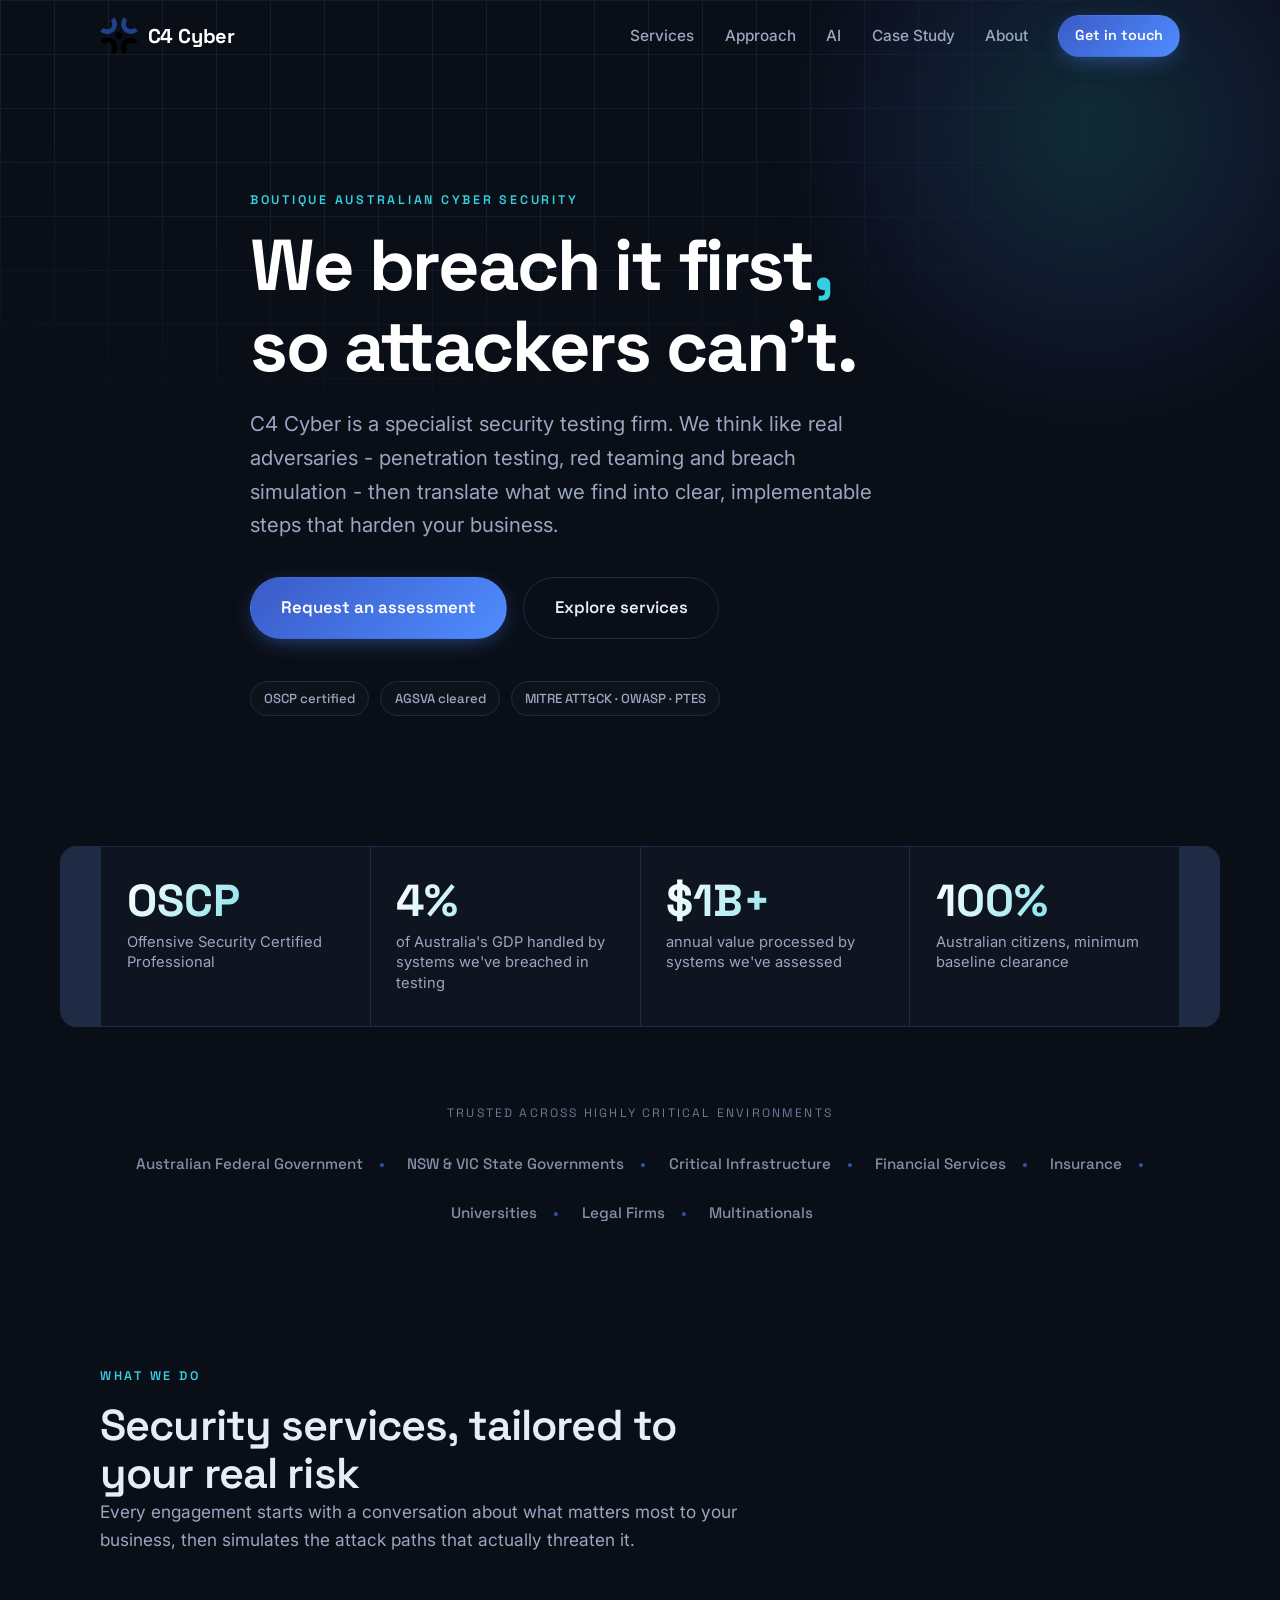
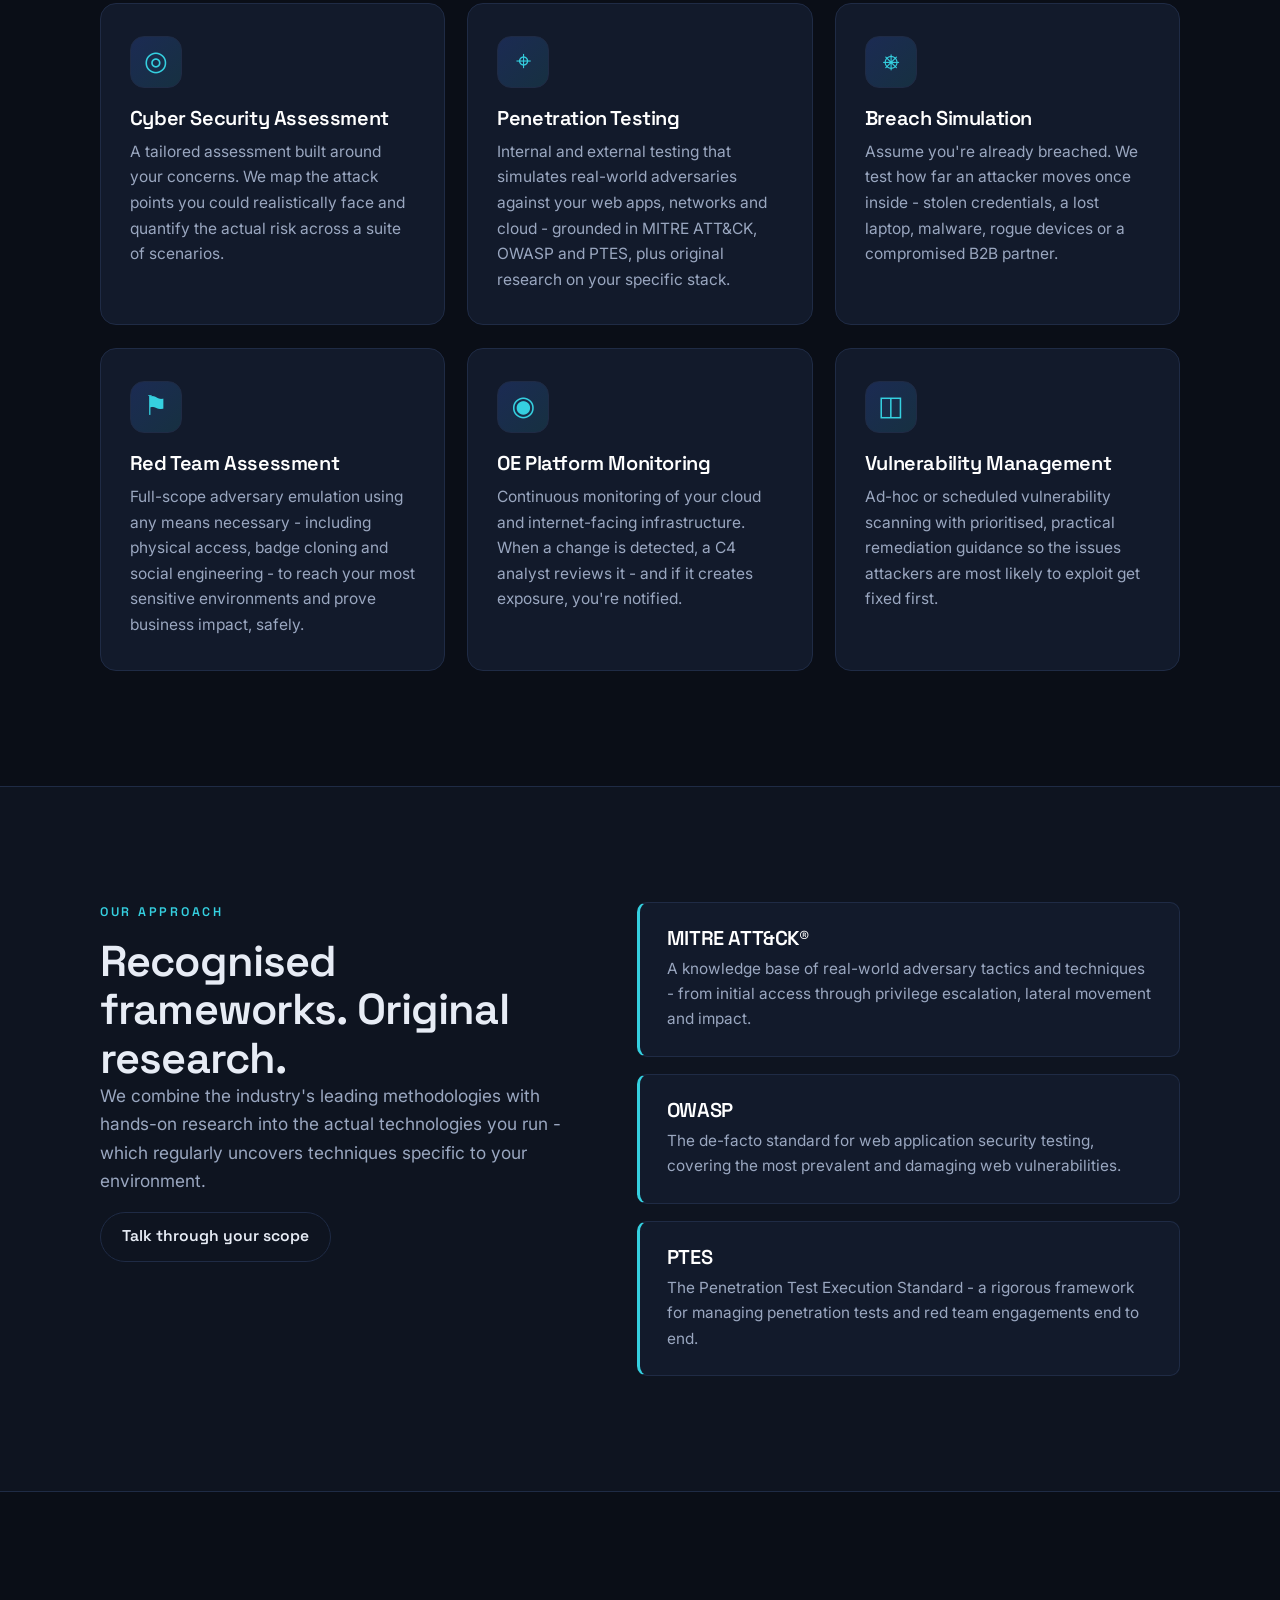
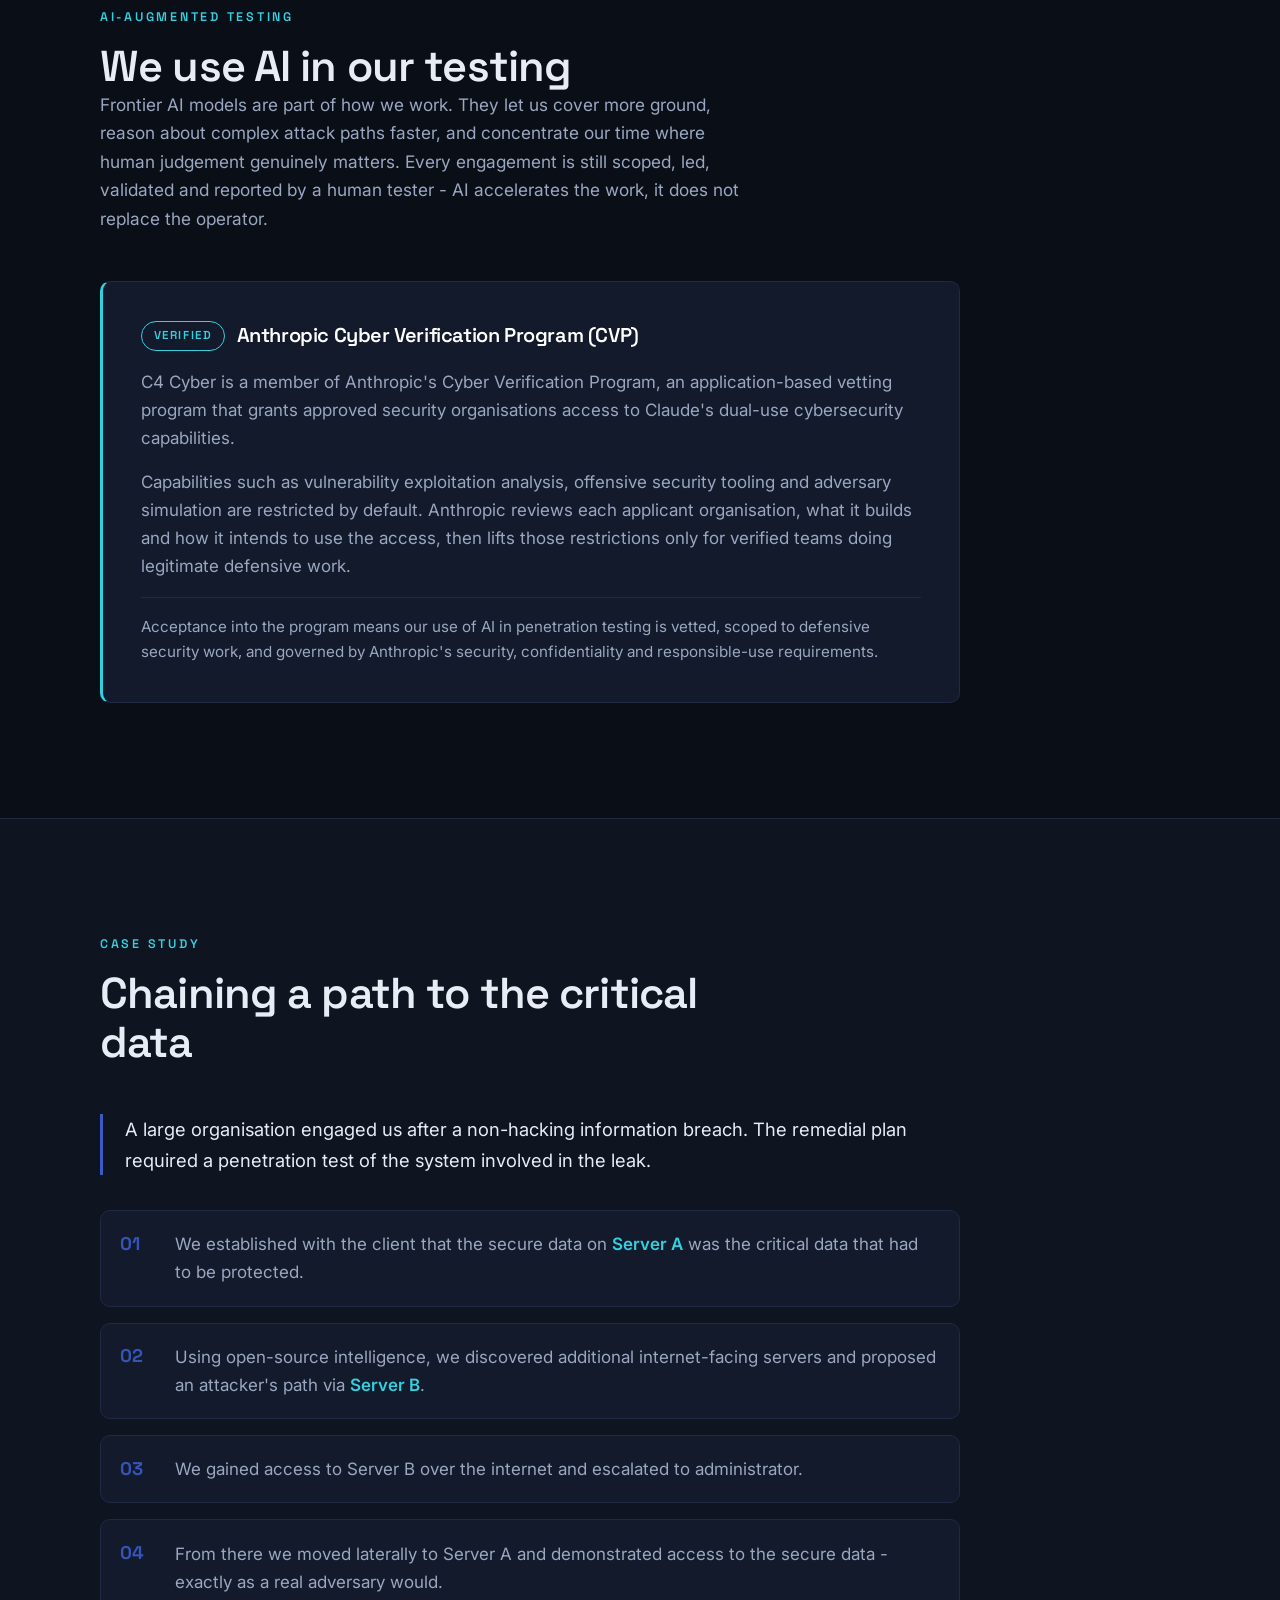
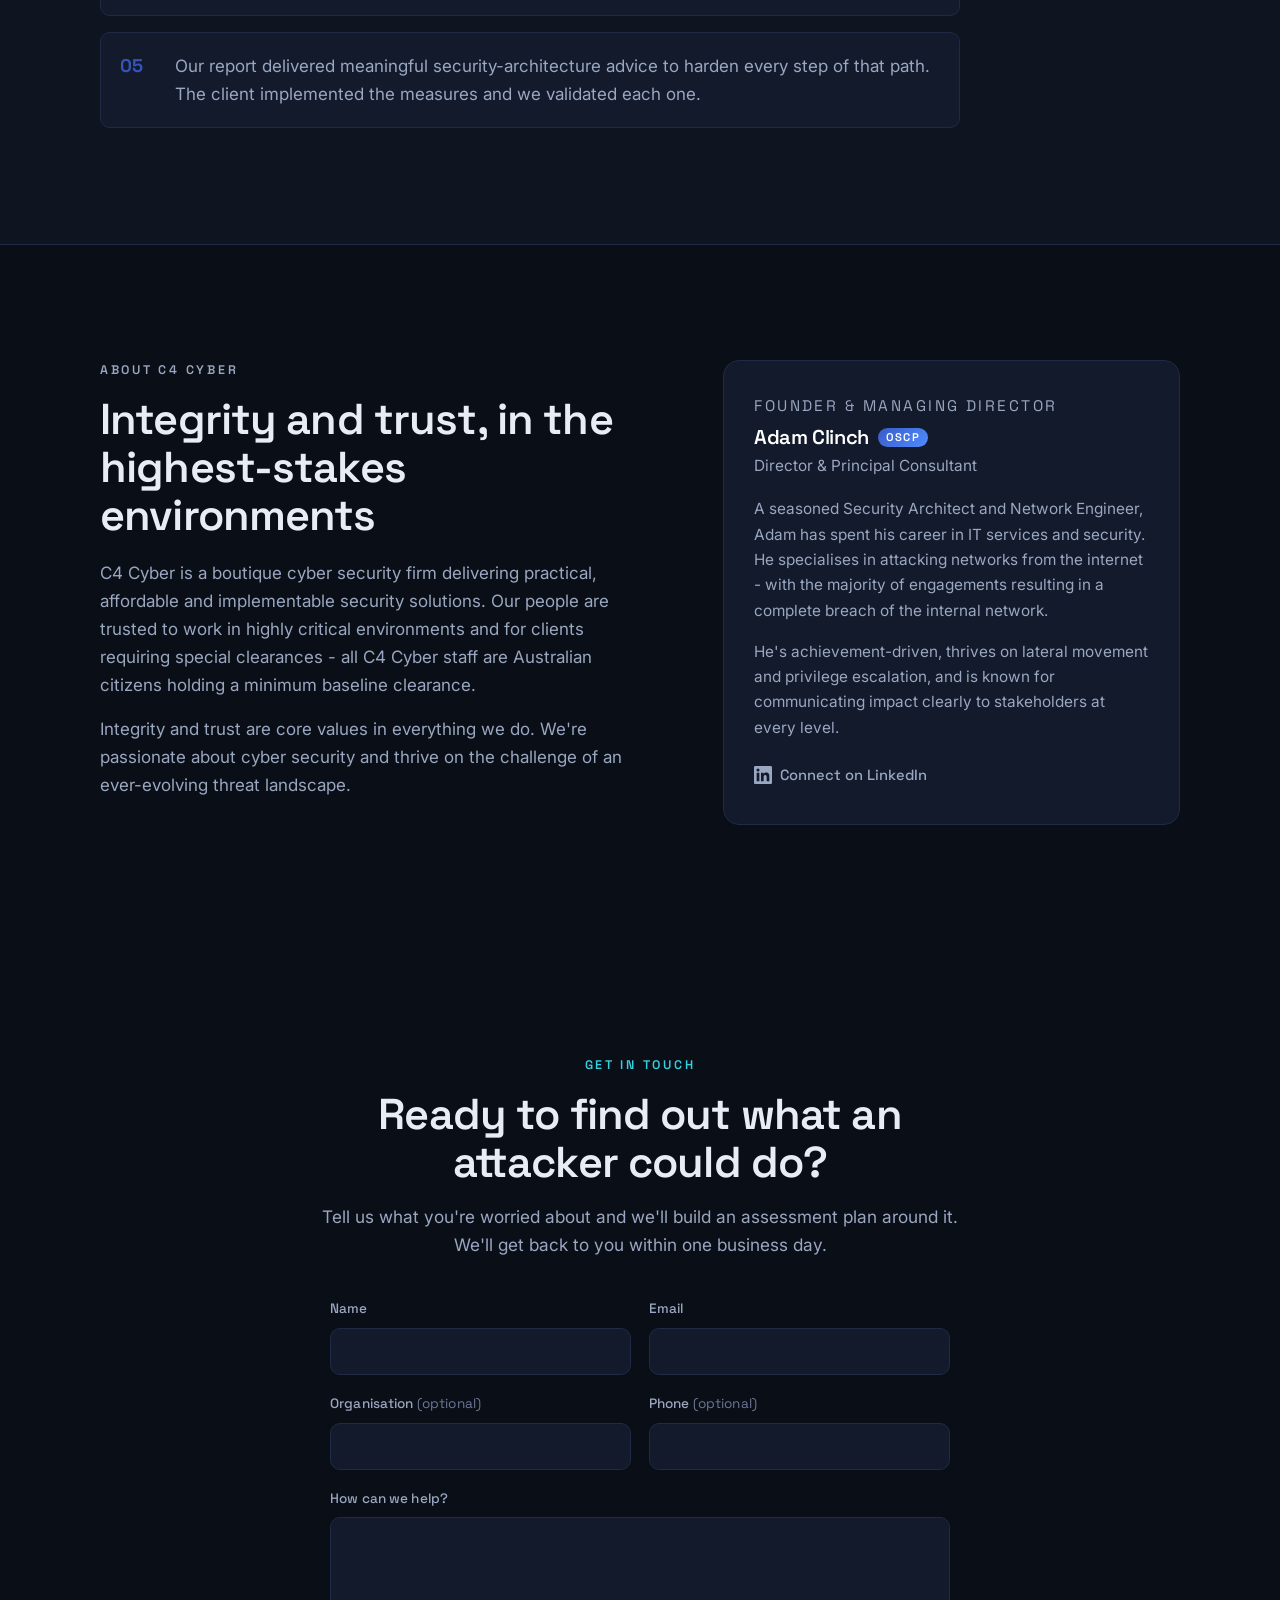
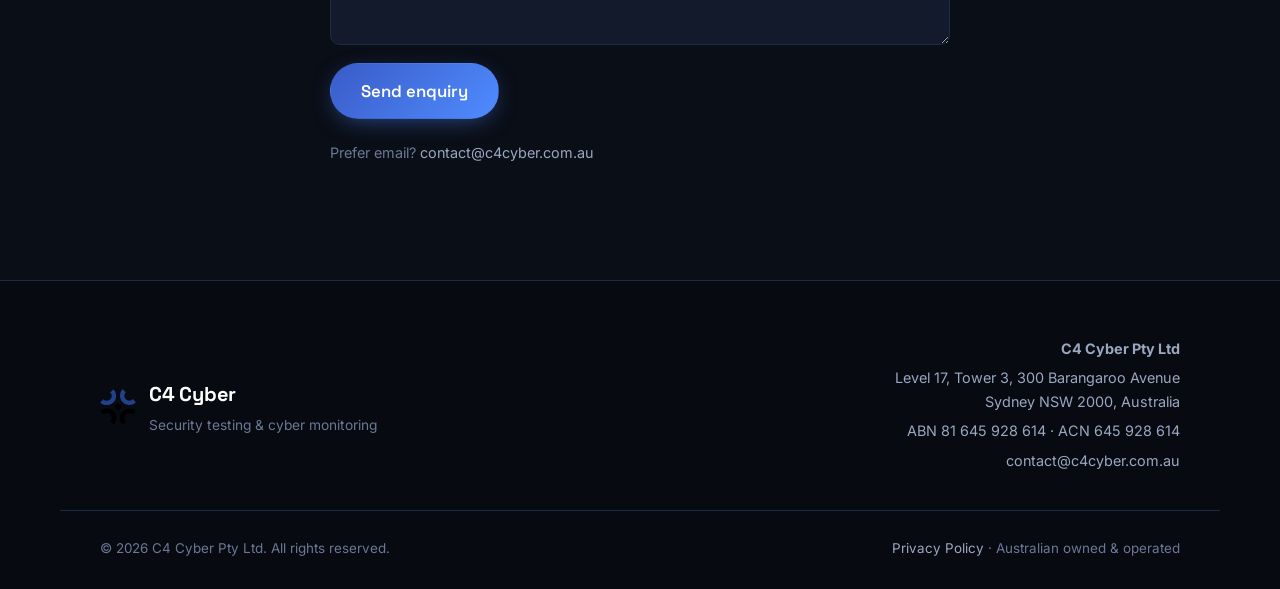
==== index.html @ 8f635d7c "Remove redundant 'malicious use stays prohibited' line from CVP section Co-Authored-By: Claude Opus " ====
<!DOCTYPE html>
<html lang="en">
<head>
  <meta charset="UTF-8" />
  <meta name="viewport" content="width=device-width, initial-scale=1.0" />
  <meta name="referrer" content="strict-origin-when-cross-origin" />
  <!-- Progressive enhancement: mark JS as available so reveal animations only hide content when JS can un-hide it -->
  <script>document.documentElement.className += " js";</script>

  <!-- Google tag (gtag.js) -->
  <script async src="https://www.googletagmanager.com/gtag/js?id=G-1T3VYWV898"></script>
  <script>
    window.dataLayer = window.dataLayer || [];
    function gtag(){dataLayer.push(arguments);}
    gtag('js', new Date());
    gtag('config', 'G-1T3VYWV898');
  </script>
  <title>C4 Cyber | Security Testing &amp; Cyber Monitoring</title>
  <meta name="description" content="C4 Cyber is a boutique Australian cyber security firm specialising in penetration testing, red teaming, breach simulation and continuous cyber monitoring. AGSVA-cleared, OSCP-certified specialists." />
  <meta name="author" content="C4 Cyber Pty Ltd" />
  <link rel="canonical" href="https://c4cyber.com.au/" />

  <!-- Open Graph / social -->
  <meta property="og:type" content="website" />
  <meta property="og:title" content="C4 Cyber | Security Testing &amp; Cyber Monitoring" />
  <meta property="og:description" content="Boutique Australian cyber security. Penetration testing, red teaming, breach simulation and continuous monitoring by AGSVA-cleared specialists." />
  <meta property="og:url" content="https://c4cyber.com.au/" />
  <meta property="og:image" content="https://c4cyber.com.au/assets/img/logo-mark.png" />
  <meta name="twitter:card" content="summary" />

  <link rel="icon" type="image/png" href="assets/img/favicon.png" />
  <link rel="apple-touch-icon" href="assets/img/favicon-180.png" />
  <link rel="preconnect" href="https://fonts.googleapis.com" />
  <link rel="preconnect" href="https://fonts.gstatic.com" crossorigin />
  <link href="https://fonts.googleapis.com/css2?family=Space+Grotesk:wght@400;500;600;700&family=Inter:wght@400;500;600&display=swap" rel="stylesheet" />
  <link rel="stylesheet" href="assets/css/styles.css" />

  <!-- Organisation structured data -->
  <script type="application/ld+json">
  {
    "@context": "https://schema.org",
    "@type": "Organization",
    "name": "C4 Cyber Pty Ltd",
    "alternateName": "C4 Cyber",
    "url": "https://c4cyber.com.au",
    "logo": "https://c4cyber.com.au/assets/img/logo-mark.png",
    "description": "Boutique Australian cyber security firm specialising in penetration testing, red teaming, breach simulation and cyber monitoring.",
    "email": "contact@c4cyber.com.au",
    "address": {
      "@type": "PostalAddress",
      "streetAddress": "Level 17, Tower 3, 300 Barangaroo Avenue",
      "addressLocality": "Sydney",
      "addressRegion": "NSW",
      "postalCode": "2000",
      "addressCountry": "AU"
    },
    "founder": { "@type": "Person", "name": "Adam Clinch" }
  }
  </script>
</head>
<body>
  <a class="skip-link" href="#main">Skip to content</a>

  <!-- ============ NAV ============ -->
  <header class="nav" id="nav">
    <div class="nav__inner container">
      <a class="brand" href="#top" aria-label="C4 Cyber home">
        <img class="brand__mark" src="assets/img/logo-mark.png" alt="" width="40" height="40" />
        <span class="brand__name">C4&nbsp;Cyber</span>
      </a>
      <nav class="nav__links" aria-label="Primary">
        <a href="#services">Services</a>
        <a href="#approach">Approach</a>
        <a href="#ai">AI</a>
        <a href="#case-study">Case&nbsp;Study</a>
        <a href="#about">About</a>
        <a class="btn btn--sm" href="#contact">Get in touch</a>
      </nav>
      <button class="nav__toggle" aria-label="Toggle menu" aria-expanded="false" aria-controls="mobileMenu">
        <span></span><span></span><span></span>
      </button>
    </div>
    <nav class="nav__mobile" id="mobileMenu" aria-label="Mobile">
      <a href="#services">Services</a>
      <a href="#approach">Approach</a>
      <a href="#ai">AI</a>
      <a href="#case-study">Case Study</a>
      <a href="#about">About</a>
      <a href="#contact">Get in touch</a>
    </nav>
  </header>

  <main id="main">
    <span id="top"></span>

    <!-- ============ HERO ============ -->
    <section class="hero">
      <div class="hero__grid" aria-hidden="true"></div>
      <div class="hero__glow" aria-hidden="true"></div>
      <div class="container hero__inner">
        <p class="eyebrow reveal">Boutique Australian Cyber Security</p>
        <h1 class="hero__title reveal">
          We breach it first<span class="accent">,</span><br />so attackers can't.
        </h1>
        <p class="hero__lead reveal">
          C4 Cyber is a specialist security testing firm. We think like real adversaries -
          penetration testing, red teaming and breach simulation - then translate what we
          find into clear, implementable steps that harden your business.
        </p>
        <div class="hero__cta reveal">
          <a class="btn btn--lg" href="#contact">Request an assessment</a>
          <a class="btn btn--ghost btn--lg" href="#services">Explore services</a>
        </div>
        <ul class="hero__badges reveal" aria-label="Credentials">
          <li>OSCP certified</li>
          <li>AGSVA cleared</li>
          <li>MITRE ATT&amp;CK &middot; OWASP &middot; PTES</li>
        </ul>
      </div>
    </section>

    <!-- ============ STATS / TRUST ============ -->
    <section class="stats" aria-label="Track record">
      <div class="container stats__grid">
        <div class="stat reveal"><span class="stat__num">OSCP</span><span class="stat__label">Offensive Security Certified Professional</span></div>
        <div class="stat reveal"><span class="stat__num">4%</span><span class="stat__label">of Australia's GDP handled by systems we've breached in testing</span></div>
        <div class="stat reveal"><span class="stat__num">$1B+</span><span class="stat__label">annual value processed by systems we've assessed</span></div>
        <div class="stat reveal"><span class="stat__num">100%</span><span class="stat__label">Australian citizens, minimum baseline clearance</span></div>
      </div>
    </section>

    <!-- ============ CLIENTS ============ -->
    <section class="clients" aria-label="Sectors we serve">
      <div class="container">
        <p class="clients__label">Trusted across highly critical environments</p>
        <ul class="clients__list">
          <li>Australian Federal Government</li>
          <li>NSW &amp; VIC State Governments</li>
          <li>Critical Infrastructure</li>
          <li>Financial Services</li>
          <li>Insurance</li>
          <li>Universities</li>
          <li>Legal Firms</li>
          <li>Multinationals</li>
        </ul>
      </div>
    </section>

    <!-- ============ SERVICES ============ -->
    <section class="section" id="services">
      <div class="container">
        <header class="section__head reveal">
          <p class="eyebrow">What we do</p>
          <h2>Security services, tailored to your real risk</h2>
          <p class="section__sub">
            Every engagement starts with a conversation about what matters most to your business,
            then simulates the attack paths that actually threaten it.
          </p>
        </header>

        <div class="cards">
          <article class="card reveal">
            <div class="card__icon" aria-hidden="true">&#9678;</div>
            <h3>Cyber Security Assessment</h3>
            <p>A tailored assessment built around your concerns. We map the attack points you could realistically face and quantify the actual risk across a suite of scenarios.</p>
          </article>

          <article class="card reveal">
            <div class="card__icon" aria-hidden="true">&#8982;</div>
            <h3>Penetration Testing</h3>
            <p>Internal and external testing that simulates real-world adversaries against your web apps, networks and cloud - grounded in MITRE ATT&amp;CK, OWASP and PTES, plus original research on your specific stack.</p>
          </article>

          <article class="card reveal">
            <div class="card__icon" aria-hidden="true">&#9096;</div>
            <h3>Breach Simulation</h3>
            <p>Assume you're already breached. We test how far an attacker moves once inside - stolen credentials, a lost laptop, malware, rogue devices or a compromised B2B partner.</p>
          </article>

          <article class="card reveal">
            <div class="card__icon" aria-hidden="true">&#9873;</div>
            <h3>Red Team Assessment</h3>
            <p>Full-scope adversary emulation using any means necessary - including physical access, badge cloning and social engineering - to reach your most sensitive environments and prove business impact, safely.</p>
          </article>

          <article class="card reveal">
            <div class="card__icon" aria-hidden="true">&#9673;</div>
            <h3>OE Platform Monitoring</h3>
            <p>Continuous monitoring of your cloud and internet-facing infrastructure. When a change is detected, a C4 analyst reviews it - and if it creates exposure, you're notified.</p>
          </article>

          <article class="card reveal">
            <div class="card__icon" aria-hidden="true">&#9707;</div>
            <h3>Vulnerability Management</h3>
            <p>Ad-hoc or scheduled vulnerability scanning with prioritised, practical remediation guidance so the issues attackers are most likely to exploit get fixed first.</p>
          </article>
        </div>
      </div>
    </section>

    <!-- ============ APPROACH / METHODOLOGY ============ -->
    <section class="section section--alt" id="approach">
      <div class="container approach">
        <div class="approach__intro reveal">
          <p class="eyebrow">Our approach</p>
          <h2>Recognised frameworks. Original research.</h2>
          <p class="section__sub">
            We combine the industry's leading methodologies with hands-on research into the
            actual technologies you run - which regularly uncovers techniques specific to
            your environment.
          </p>
          <a class="btn btn--ghost" href="#contact">Talk through your scope</a>
        </div>
        <div class="approach__frameworks">
          <div class="framework reveal">
            <h3>MITRE ATT&amp;CK&reg;</h3>
            <p>A knowledge base of real-world adversary tactics and techniques - from initial access through privilege escalation, lateral movement and impact.</p>
          </div>
          <div class="framework reveal">
            <h3>OWASP</h3>
            <p>The de-facto standard for web application security testing, covering the most prevalent and damaging web vulnerabilities.</p>
          </div>
          <div class="framework reveal">
            <h3>PTES</h3>
            <p>The Penetration Test Execution Standard - a rigorous framework for managing penetration tests and red team engagements end to end.</p>
          </div>
        </div>
      </div>
    </section>

    <!-- ============ AI / CVP ============ -->
    <section class="section" id="ai">
      <div class="container">
        <header class="section__head reveal">
          <p class="eyebrow">AI-augmented testing</p>
          <h2>We use AI in our testing</h2>
          <p class="section__sub">
            Frontier AI models are part of how we work. They let us cover more ground, reason
            about complex attack paths faster, and concentrate our time where human judgement
            genuinely matters. Every engagement is still scoped, led, validated and reported by
            a human tester - AI accelerates the work, it does not replace the operator.
          </p>
        </header>

        <div class="cvp reveal">
          <div class="cvp__head">
            <span class="cvp__badge">Verified</span>
            <h3>Anthropic Cyber Verification Program (CVP)</h3>
          </div>
          <p>
            C4 Cyber is a member of Anthropic's Cyber Verification Program, an application-based
            vetting program that grants approved security organisations access to Claude's
            dual-use cybersecurity capabilities.
          </p>
          <p>
            Capabilities such as vulnerability exploitation analysis, offensive security tooling
            and adversary simulation are restricted by default. Anthropic reviews each applicant
            organisation, what it builds and how it intends to use the access, then lifts those
            restrictions only for verified teams doing legitimate defensive work.
          </p>
          <p class="cvp__note">
            Acceptance into the program means our use of AI in penetration testing is vetted,
            scoped to defensive security work, and governed by Anthropic's security,
            confidentiality and responsible-use requirements.
          </p>
        </div>
      </div>
    </section>

    <!-- ============ CASE STUDY ============ -->
    <section class="section section--alt" id="case-study">
      <div class="container">
        <header class="section__head reveal">
          <p class="eyebrow">Case study</p>
          <h2>Chaining a path to the critical data</h2>
        </header>
        <div class="case reveal">
          <p class="case__context">
            A large organisation engaged us after a non-hacking information breach. The remedial
            plan required a penetration test of the system involved in the leak.
          </p>
          <ol class="case__steps">
            <li><span>01</span> We established with the client that the secure data on <em>Server&nbsp;A</em> was the critical data that had to be protected.</li>
            <li><span>02</span> Using open-source intelligence, we discovered additional internet-facing servers and proposed an attacker's path via <em>Server&nbsp;B</em>.</li>
            <li><span>03</span> We gained access to Server&nbsp;B over the internet and escalated to administrator.</li>
            <li><span>04</span> From there we moved laterally to Server&nbsp;A and demonstrated access to the secure data - exactly as a real adversary would.</li>
            <li><span>05</span> Our report delivered meaningful security-architecture advice to harden every step of that path. The client implemented the measures and we validated each one.</li>
          </ol>
        </div>
      </div>
    </section>

    <!-- ============ ABOUT ============ -->
    <section class="section" id="about">
      <div class="container about">
        <div class="about__body reveal">
          <p class="eyebrow">About C4 Cyber</p>
          <h2>Integrity and trust, in the highest-stakes environments</h2>
          <p>
            C4 Cyber is a boutique cyber security firm delivering practical, affordable and
            implementable security solutions. Our people are trusted to work in highly critical
            environments and for clients requiring special clearances - all C4 Cyber staff
            are Australian citizens holding a minimum baseline clearance.
          </p>
          <p>
            Integrity and trust are core values in everything we do. We're passionate about cyber
            security and thrive on the challenge of an ever-evolving threat landscape.
          </p>
        </div>
        <aside class="founder reveal" aria-label="Founder">
          <p class="founder__kicker">Founder &amp; Managing Director</p>
          <h3 class="founder__name">Adam Clinch <span class="founder__cert">OSCP</span></h3>
          <p class="founder__role">Director &amp; Principal Consultant</p>
          <p>
            A seasoned Security Architect and Network Engineer, Adam has spent his career in
            IT services and security. He specialises in attacking networks from the internet -
            with the majority of engagements resulting in a complete breach of the internal
            network.
          </p>
          <p>
            He's achievement-driven, thrives on lateral movement and privilege escalation, and
            is known for communicating impact clearly to stakeholders at every level.
          </p>
          <a class="founder__linkedin" href="https://www.linkedin.com/in/clinch/" target="_blank" rel="noopener noreferrer" aria-label="Adam Clinch on LinkedIn">
            <svg viewBox="0 0 24 24" width="18" height="18" fill="currentColor" aria-hidden="true"><path d="M20.45 20.45h-3.56v-5.57c0-1.33-.02-3.04-1.85-3.04-1.85 0-2.14 1.45-2.14 2.94v5.67H9.35V9h3.41v1.56h.05c.48-.9 1.63-1.85 3.36-1.85 3.59 0 4.25 2.36 4.25 5.44v6.3zM5.34 7.43a2.06 2.06 0 1 1 0-4.12 2.06 2.06 0 0 1 0 4.12zM7.12 20.45H3.56V9h3.56v11.45zM22.22 0H1.77C.79 0 0 .77 0 1.72v20.56C0 23.23.79 24 1.77 24h20.45c.98 0 1.78-.77 1.78-1.72V1.72C24 .77 23.2 0 22.22 0z"/></svg>
            <span>Connect on LinkedIn</span>
          </a>
        </aside>
      </div>
    </section>

    <!-- ============ CONTACT ============ -->
    <section class="section contact" id="contact">
      <div class="container contact__inner reveal">
        <div id="cf-main">
          <p class="eyebrow">Get in touch</p>
          <h2>Ready to find out what an attacker could do?</h2>
          <p class="section__sub">
            Tell us what you're worried about and we'll build an assessment plan around it.
            We'll get back to you within one business day.
          </p>

          <form id="contactForm" class="cform" action="https://api.web3forms.com/submit" method="POST" novalidate>
            <input type="hidden" name="access_key" value="3388dc33-2bbd-406b-bcbe-c189f8c764a8" />
            <input type="hidden" name="subject" value="New enquiry from c4cyber.com.au" />
            <input type="hidden" name="from_name" value="C4 Cyber website" />
            <!-- Web3Forms native honeypot (checkbox; not touched by browser autofill) -->
            <input type="checkbox" name="botcheck" class="cform__hp" tabindex="-1" autocomplete="off" aria-hidden="true" />

            <div class="cform__row">
              <div class="cform__field">
                <label for="cf-name">Name</label>
                <input id="cf-name" name="name" type="text" autocomplete="name" required maxlength="120" />
              </div>
              <div class="cform__field">
                <label for="cf-email">Email</label>
                <input id="cf-email" name="email" type="email" autocomplete="email" required maxlength="160" />
              </div>
            </div>
            <div class="cform__row">
              <div class="cform__field">
                <label for="cf-org">Organisation <span class="cform__opt">(optional)</span></label>
                <input id="cf-org" name="organisation" type="text" autocomplete="organization" maxlength="160" />
              </div>
              <div class="cform__field">
                <label for="cf-phone">Phone <span class="cform__opt">(optional)</span></label>
                <input id="cf-phone" name="phone" type="tel" autocomplete="tel" inputmode="tel" maxlength="40" />
              </div>
            </div>
            <div class="cform__field">
              <label for="cf-msg">How can we help?</label>
              <textarea id="cf-msg" name="message" rows="5" required maxlength="4000"></textarea>
            </div>

            <div class="cform__actions">
              <button type="submit" class="btn btn--lg" id="cf-submit">Send enquiry</button>
              <p class="cform__status" id="cf-status" role="status" aria-live="polite"></p>
            </div>
            <p class="cform__fallback">Prefer email? <a href="mailto:contact@c4cyber.com.au?subject=Security%20assessment%20enquiry">contact@c4cyber.com.au</a></p>
          </form>
        </div>

        <div id="cf-thanks" class="cform__thanks" hidden aria-live="polite">
          <div class="cform__thanks-icon" aria-hidden="true">&#10003;</div>
          <h2>Thanks for contacting us</h2>
          <p>Your message is on its way. We'll be in touch within one business day.</p>
          <p class="cform__thanks-ref">Your reference number is<br /><strong id="cf-ref"></strong></p>
          <p class="cform__thanks-note">Please make a note of this reference and quote it if you follow up.</p>
          <a class="btn btn--ghost" href="#top" id="cf-back">Back to homepage</a>
        </div>
      </div>
    </section>
  </main>

  <!-- ============ FOOTER ============ -->
  <footer class="footer">
    <div class="container footer__inner">
      <div class="footer__brand">
        <img src="assets/img/logo-mark.png" alt="" width="36" height="36" />
        <div>
          <span class="brand__name">C4 Cyber</span>
          <p class="footer__tag">Security testing &amp; cyber monitoring</p>
        </div>
      </div>
      <div class="footer__meta">
        <p><strong>C4 Cyber Pty Ltd</strong></p>
        <p>Level 17, Tower 3, 300 Barangaroo Avenue<br />Sydney NSW 2000, Australia</p>
        <p>ABN 81 645 928 614 &middot; ACN 645 928 614</p>
        <p><a href="mailto:contact@c4cyber.com.au">contact@c4cyber.com.au</a></p>
      </div>
    </div>
    <div class="container footer__bar">
      <p>&copy; <span id="year">2026</span> C4 Cyber Pty Ltd. All rights reserved.</p>
      <p><a href="/privacy.html">Privacy Policy</a> &middot; Australian owned &amp; operated</p>
    </div>
  </footer>

  <script src="assets/js/main.js"></script>
</body>
</html>
---- assets/css/styles.css ----
/* ============================================================
   C4 Cyber - styles.css
   Modern dark / tech aesthetic. Brand: navy + cyan accent.
   ============================================================ */

:root {
  --bg:        #0a0e17;   /* near-black navy */
  --bg-2:      #0e1420;   /* alt section */
  --panel:     #121a2b;   /* card surface */
  --panel-2:   #16203400;
  --border:    #1f2b45;
  --navy:      #2d4a9e;   /* brand blue from logo */
  --navy-2:    #3a5bc7;
  --accent:    #35d0e0;   /* cyan tech accent */
  --accent-2:  #4f8cff;
  --text:      #e7ecf5;
  --muted:     #9aa7c0;
  --muted-2:   #6b7896;
  --white:     #ffffff;
  --radius:    16px;
  --radius-sm: 10px;
  --maxw:      1160px;
  --ease:      cubic-bezier(.16,.84,.44,1);
  --font-head: "Space Grotesk", system-ui, sans-serif;
  --font-body: "Inter", system-ui, -apple-system, "Segoe UI", sans-serif;
}

*,*::before,*::after { box-sizing: border-box; }

html { scroll-behavior: smooth; scroll-padding-top: 88px; }

body {
  margin: 0;
  background: var(--bg);
  color: var(--text);
  font-family: var(--font-body);
  font-size: 17px;
  line-height: 1.65;
  -webkit-font-smoothing: antialiased;
  overflow-x: hidden;
}

@media (prefers-reduced-motion: reduce) {
  html { scroll-behavior: auto; }
  *,*::before,*::after { animation: none !important; transition: none !important; }
}

img { max-width: 100%; display: block; }
a { color: var(--accent); text-decoration: none; }

h1,h2,h3 { font-family: var(--font-head); font-weight: 600; line-height: 1.12; letter-spacing: -.02em; margin: 0; }
h2 { font-size: clamp(1.8rem, 3.4vw, 2.7rem); }
h3 { font-size: 1.25rem; }
p  { margin: 0 0 1rem; }

.container { width: 100%; max-width: var(--maxw); margin: 0 auto; padding: 0 clamp(20px, 5vw, 40px); }

.skip-link {
  position: absolute; left: -999px; top: 0; z-index: 200;
  background: var(--accent); color: #051016; padding: 10px 16px; border-radius: 0 0 8px 0; font-weight: 600;
}
.skip-link:focus { left: 0; }

/* ---------- Buttons ---------- */
.btn {
  display: inline-flex; align-items: center; justify-content: center; gap: .5em;
  font-family: var(--font-head); font-weight: 600; font-size: .98rem;
  padding: .72em 1.35em; border-radius: 999px; cursor: pointer;
  border: 1px solid transparent;
  background: linear-gradient(135deg, var(--navy-2), var(--accent-2));
  color: var(--white);
  transition: transform .25s var(--ease), box-shadow .25s var(--ease), background .25s var(--ease);
  box-shadow: 0 6px 24px -8px rgba(79,140,255,.6);
}
.btn:hover { transform: translateY(-2px); box-shadow: 0 12px 34px -8px rgba(79,140,255,.75); }
.btn--lg { padding: .95em 1.8em; font-size: 1.05rem; }
.btn--sm { padding: .55em 1.1em; font-size: .9rem; }
.btn--ghost {
  background: transparent; border-color: var(--border); color: var(--text);
  box-shadow: none;
}
.btn--ghost:hover { border-color: var(--accent); color: var(--accent); box-shadow: none; }

.eyebrow {
  font-family: var(--font-head); text-transform: uppercase; letter-spacing: .22em;
  font-size: .78rem; font-weight: 600; color: var(--accent); margin: 0 0 .9rem;
}

/* ---------- Nav ---------- */
.nav {
  position: fixed; inset: 0 0 auto 0; z-index: 100;
  transition: background .3s var(--ease), border-color .3s var(--ease), backdrop-filter .3s;
  border-bottom: 1px solid transparent;
}
.nav.scrolled {
  background: rgba(10,14,23,.82);
  backdrop-filter: blur(14px);
  border-bottom-color: var(--border);
}
.nav__inner { display: flex; align-items: center; justify-content: space-between; height: 72px; }
.brand { display: flex; align-items: center; gap: .6rem; }
.brand__mark { width: 38px; height: 38px; }
.brand__name { font-family: var(--font-head); font-weight: 700; font-size: 1.25rem; color: var(--white); letter-spacing: -.01em; }
.nav__links { display: flex; align-items: center; gap: 1.9rem; }
.nav__links > a:not(.btn) { color: var(--muted); font-weight: 500; font-size: .96rem; transition: color .2s; }
.nav__links > a:not(.btn):hover { color: var(--white); }

.nav__toggle { display: none; flex-direction: column; gap: 5px; background: none; border: 0; cursor: pointer; padding: 8px; }
.nav__toggle span { width: 24px; height: 2px; background: var(--text); border-radius: 2px; transition: .3s var(--ease); }
.nav__toggle[aria-expanded="true"] span:nth-child(1) { transform: translateY(7px) rotate(45deg); }
.nav__toggle[aria-expanded="true"] span:nth-child(2) { opacity: 0; }
.nav__toggle[aria-expanded="true"] span:nth-child(3) { transform: translateY(-7px) rotate(-45deg); }

.nav__mobile {
  display: none; flex-direction: column;
  background: rgba(12,17,28,.98); backdrop-filter: blur(14px);
  border-bottom: 1px solid var(--border);
  padding: 8px clamp(20px,5vw,40px) 20px;
}
.nav__mobile a { color: var(--text); padding: 14px 4px; border-bottom: 1px solid var(--border); font-family: var(--font-head); font-weight: 500; }
.nav__mobile a:last-child { border-bottom: 0; color: var(--accent); }
.nav__mobile.open { display: flex; }

/* ---------- Hero ---------- */
.hero { position: relative; padding: 190px 0 120px; overflow: hidden; }
.hero__inner { position: relative; z-index: 2; max-width: 860px; }
.hero__grid {
  position: absolute; inset: 0; z-index: 0; opacity: .5;
  background-image:
    linear-gradient(var(--border) 1px, transparent 1px),
    linear-gradient(90deg, var(--border) 1px, transparent 1px);
  background-size: 54px 54px;
  -webkit-mask-image: radial-gradient(ellipse 80% 70% at 30% 0%, #000 40%, transparent 78%);
          mask-image: radial-gradient(ellipse 80% 70% at 30% 0%, #000 40%, transparent 78%);
}
.hero__glow {
  position: absolute; z-index: 1; top: -180px; right: -120px;
  width: 620px; height: 620px; border-radius: 50%;
  background: radial-gradient(circle, rgba(53,208,224,.16), rgba(45,74,158,.14) 45%, transparent 70%);
  filter: blur(20px);
  animation: float 14s ease-in-out infinite;
}
@keyframes float { 0%,100% { transform: translate(0,0);} 50% { transform: translate(-30px,30px);} }

.hero__title {
  font-size: clamp(2.6rem, 6.2vw, 4.5rem);
  font-weight: 700; letter-spacing: -.03em; margin: 0 0 1.3rem; color: var(--white);
}
.hero__title .accent { color: var(--accent); }
.hero__lead { font-size: clamp(1.05rem, 1.7vw, 1.28rem); color: var(--muted); max-width: 640px; margin-bottom: 2.2rem; }
.hero__cta { display: flex; flex-wrap: wrap; gap: 1rem; margin-bottom: 2.6rem; }
.hero__badges { list-style: none; display: flex; flex-wrap: wrap; gap: .7rem; padding: 0; margin: 0; }
.hero__badges li {
  font-family: var(--font-head); font-size: .82rem; font-weight: 500; color: var(--muted);
  border: 1px solid var(--border); border-radius: 999px; padding: .45em 1em; background: rgba(255,255,255,.02);
}

/* ---------- Stats ---------- */
.stats { padding: 10px 0 30px; }
.stats__grid { display: grid; grid-template-columns: repeat(4,1fr); gap: 1px; background: var(--border); border: 1px solid var(--border); border-radius: var(--radius); overflow: hidden; }
.stat { background: var(--bg-2); padding: 2rem 1.6rem; display: flex; flex-direction: column; gap: .5rem; }
.stat__num { font-family: var(--font-head); font-weight: 700; font-size: clamp(2rem,3.6vw,2.8rem); color: var(--white); line-height: 1; background: linear-gradient(120deg,#fff,var(--accent)); -webkit-background-clip: text; background-clip: text; -webkit-text-fill-color: transparent; }
.stat__label { color: var(--muted); font-size: .92rem; line-height: 1.4; }

/* ---------- Clients ---------- */
.clients { padding: 46px 0 20px; }
.clients__label { text-align: center; color: var(--muted-2); font-family: var(--font-head); text-transform: uppercase; letter-spacing: .18em; font-size: .76rem; margin-bottom: 1.4rem; }
.clients__list { list-style: none; display: flex; flex-wrap: wrap; justify-content: center; gap: .7rem 1rem; padding: 0; margin: 0; }
.clients__list li { color: var(--muted); font-family: var(--font-head); font-weight: 500; font-size: .95rem; padding: .4em .2em; opacity: .85; }
.clients__list li::after { content: "•"; color: var(--navy-2); margin-left: 1rem; }
.clients__list li:last-child::after { content: ""; }

/* ---------- Sections ---------- */
.section { padding: clamp(70px, 9vw, 120px) 0; }
.section--alt { background: var(--bg-2); border-top: 1px solid var(--border); border-bottom: 1px solid var(--border); }
.section__head { max-width: 640px; margin-bottom: 3rem; }
.section__sub { color: var(--muted); font-size: 1.08rem; }

/* ---------- Cards / services ---------- */
.cards { display: grid; grid-template-columns: repeat(3,1fr); gap: 1.4rem; }
.card {
  position: relative; background: var(--panel); border: 1px solid var(--border);
  border-radius: var(--radius); padding: 2rem 1.8rem;
  transition: transform .35s var(--ease), border-color .35s var(--ease), box-shadow .35s var(--ease);
  overflow: hidden;
}
.card::before {
  content: ""; position: absolute; inset: 0; border-radius: inherit; padding: 1px;
  background: linear-gradient(140deg, rgba(53,208,224,.5), transparent 40%);
  -webkit-mask: linear-gradient(#000 0 0) content-box, linear-gradient(#000 0 0);
  -webkit-mask-composite: xor; mask-composite: exclude;
  opacity: 0; transition: opacity .35s var(--ease);
}
.card:hover { transform: translateY(-6px); border-color: transparent; box-shadow: 0 24px 50px -20px rgba(0,0,0,.7); }
.card:hover::before { opacity: 1; }
.card__icon {
  width: 52px; height: 52px; display: grid; place-items: center; margin-bottom: 1.2rem;
  font-size: 1.7rem; color: var(--accent);
  background: linear-gradient(135deg, rgba(45,74,158,.35), rgba(53,208,224,.12));
  border: 1px solid var(--border); border-radius: 14px;
}
.card h3 { color: var(--white); margin-bottom: .6rem; }
.card p { color: var(--muted); font-size: .97rem; margin: 0; }

/* ---------- Approach ---------- */
.approach { display: grid; grid-template-columns: 1fr 1.15fr; gap: clamp(2rem,5vw,4.5rem); align-items: start; }
.approach__intro { position: sticky; top: 100px; }
.approach__frameworks { display: flex; flex-direction: column; gap: 1.1rem; }
.framework { background: var(--panel); border: 1px solid var(--border); border-left: 3px solid var(--accent); border-radius: var(--radius-sm); padding: 1.5rem 1.7rem; transition: transform .3s var(--ease); }
.framework:hover { transform: translateX(6px); }
.framework h3 { color: var(--white); margin-bottom: .4rem; }
.framework p { color: var(--muted); font-size: .96rem; margin: 0; }

/* ---------- AI / CVP ---------- */
.cvp {
  max-width: 860px; background: var(--panel); border: 1px solid var(--border);
  border-left: 3px solid var(--accent); border-radius: var(--radius-sm);
  padding: clamp(1.6rem, 4vw, 2.4rem);
}
.cvp__head { display: flex; align-items: center; flex-wrap: wrap; gap: .75rem; margin-bottom: 1.1rem; }
.cvp__head h3 { color: var(--white); margin: 0; }
.cvp__badge {
  font-family: var(--font-head); font-size: .72rem; font-weight: 600;
  letter-spacing: .14em; text-transform: uppercase; color: var(--accent);
  border: 1px solid var(--accent); border-radius: 999px; padding: .28rem .7rem;
}
.cvp p { color: var(--muted); margin-bottom: 1rem; }
.cvp p:last-child { margin-bottom: 0; }
.cvp__note { border-top: 1px solid var(--border); padding-top: 1rem; font-size: .95rem; }

/* ---------- Case study ---------- */
.case { max-width: 860px; }
.case__context { font-size: 1.15rem; color: var(--text); margin-bottom: 2.2rem; padding-left: 1.4rem; border-left: 3px solid var(--navy-2); }
.case__steps { list-style: none; counter-reset: step; padding: 0; margin: 0; display: grid; gap: 1rem; }
.case__steps li { position: relative; padding: 1.2rem 1.4rem 1.2rem 4.6rem; background: var(--panel); border: 1px solid var(--border); border-radius: var(--radius-sm); color: var(--muted); }
.case__steps li em { color: var(--accent); font-style: normal; font-weight: 600; }
.case__steps li span {
  position: absolute; left: 1.2rem; top: 1.1rem;
  font-family: var(--font-head); font-weight: 700; font-size: 1.15rem;
  color: var(--navy-2); opacity: .9;
}

/* ---------- About / founder ---------- */
.about { display: grid; grid-template-columns: 1.1fr .9fr; gap: clamp(2rem,5vw,4rem); align-items: start; }
.about__body p { color: var(--muted); }
.about__body h2 { margin-bottom: 1.2rem; }
.founder { background: var(--panel); border: 1px solid var(--border); border-radius: var(--radius); padding: 2rem 1.9rem; }
.founder__kicker { font-family: var(--font-head); text-transform: uppercase; letter-spacing: .16em; font-size: .74rem; color: var(--accent); margin: 0 0 .5rem; }
.founder__name { color: var(--white); display: flex; align-items: center; gap: .6rem; flex-wrap: wrap; }
.founder__cert { font-size: .7rem; font-family: var(--font-head); letter-spacing: .1em; background: linear-gradient(135deg,var(--navy-2),var(--accent-2)); color: #fff; padding: .3em .7em; border-radius: 999px; }
.founder__role { color: var(--muted-2); font-size: .95rem; margin: .3rem 0 1.1rem; }
.founder p { color: var(--muted); font-size: .96rem; }
.founder__linkedin {
  display: inline-flex; align-items: center; gap: .5rem; margin-top: .4rem;
  font-family: var(--font-head); font-weight: 500; font-size: .92rem; color: var(--muted);
  transition: color .2s var(--ease);
}
.founder__linkedin:hover { color: var(--accent); }
.founder__linkedin svg { flex: none; }

/* ---------- Contact ---------- */
.contact { text-align: center; position: relative; overflow: hidden; }
.contact__inner { max-width: 720px; margin: 0 auto; position: relative; z-index: 2; }
.contact__inner h2 { margin-bottom: 1rem; }
.contact__actions { display: flex; flex-wrap: wrap; gap: 1rem; justify-content: center; margin-top: 2rem; }

/* ---------- Contact form ---------- */
.cform { max-width: 620px; margin: 2.4rem auto 0; text-align: left; }
.cform__row { display: grid; grid-template-columns: 1fr 1fr; gap: 1.1rem; }
.cform__field { display: flex; flex-direction: column; margin-bottom: 1.1rem; }
.cform__field label { font-family: var(--font-head); font-size: .85rem; font-weight: 500; color: var(--muted); margin-bottom: .45rem; letter-spacing: .01em; }
.cform__opt { color: var(--muted-2); font-weight: 400; }
.cform input,
.cform textarea {
  width: 100%; font-family: var(--font-body); font-size: 1rem; color: var(--text);
  background: var(--panel); border: 1px solid var(--border); border-radius: var(--radius-sm);
  padding: .8em 1em; transition: border-color .2s var(--ease), box-shadow .2s var(--ease); resize: vertical;
}
.cform input::placeholder,
.cform textarea::placeholder { color: var(--muted-2); }
.cform input:focus,
.cform textarea:focus { outline: none; border-color: var(--accent); box-shadow: 0 0 0 3px rgba(53,208,224,.15); }
.cform input:user-invalid,
.cform textarea:user-invalid { border-color: #e0556b; }
/* honeypots - hidden from humans, off-screen (display:none can be detected/skipped by some bots) */
.cform__hp { position: absolute !important; left: -9999px !important; width: 1px; height: 1px; overflow: hidden; opacity: 0; pointer-events: none; }
.cform__actions { display: flex; flex-wrap: wrap; align-items: center; gap: 1rem 1.4rem; margin-top: .4rem; }
.cform button[disabled] { opacity: .6; cursor: not-allowed; transform: none; }
.cform__status { margin: 0; font-size: .95rem; font-weight: 500; }
.cform__status.is-error { color: #ff8095; }
.cform__status.is-ok { color: var(--accent); }
.cform__fallback { margin: 1.4rem 0 0; font-size: .9rem; color: var(--muted-2); }
.cform__fallback a { color: var(--muted); }
.cform__fallback a:hover { color: var(--accent); }
@media (max-width: 560px) { .cform__row { grid-template-columns: 1fr; gap: 0; } }

/* thank-you panel (shown briefly after submit) */
.cform__thanks { max-width: 620px; margin: 0 auto; text-align: center; padding: 1rem 0 .5rem; }
.cform__thanks[hidden] { display: none; }
.cform__thanks-icon {
  width: 76px; height: 76px; margin: 0 auto 1.4rem; display: grid; place-items: center;
  font-size: 2.2rem; color: var(--accent); border-radius: 50%;
  background: linear-gradient(135deg, rgba(45,74,158,.35), rgba(53,208,224,.14));
  border: 1px solid var(--border);
  animation: pop .5s var(--ease) both;
}
@keyframes pop { 0% { transform: scale(.6); opacity: 0; } 60% { transform: scale(1.08); } 100% { transform: scale(1); opacity: 1; } }
.cform__thanks h2 { margin-bottom: .8rem; }
.cform__thanks p { color: var(--muted); }
.cform__thanks-ref {
  display: inline-block; margin: 1.4rem auto 0; padding: .9rem 1.6rem;
  border: 1px solid var(--border); border-radius: var(--radius-sm); background: var(--panel);
  font-size: .9rem; color: var(--muted-2); line-height: 1.7;
}
.cform__thanks-ref strong {
  font-family: var(--font-head); font-size: 1.3rem; letter-spacing: .04em; color: var(--white);
}
.cform__thanks-note { color: var(--muted-2); font-size: .9rem; margin-top: 1.2rem; }

/* ---------- Footer ---------- */
.footer { background: #070a11; border-top: 1px solid var(--border); padding: 56px 0 30px; }
.footer__inner { display: flex; flex-wrap: wrap; justify-content: space-between; gap: 2rem; padding-bottom: 2rem; border-bottom: 1px solid var(--border); }
.footer__brand { display: flex; align-items: center; gap: .8rem; }
.footer__tag { color: var(--muted-2); font-size: .86rem; margin: .2rem 0 0; }
.footer__meta { color: var(--muted); font-size: .9rem; text-align: right; }
.footer__meta p { margin: 0 0 .35rem; }
.footer__meta a { color: var(--muted); }
.footer__meta a:hover { color: var(--accent); }
.footer__bar { display: flex; flex-wrap: wrap; justify-content: space-between; gap: 1rem; padding-top: 1.6rem; color: var(--muted-2); font-size: .84rem; }
.footer__bar p { margin: 0; }
.footer__bar a { color: var(--muted); }
.footer__bar a:hover { color: var(--accent); }

/* ---------- Legal / content pages ---------- */
.legal { padding: 140px 0 90px; }
.legal .container { max-width: 820px; }
.legal h1 { font-size: clamp(2rem, 4vw, 2.8rem); color: var(--white); margin-bottom: .6rem; }
.legal__updated { color: var(--muted-2); font-size: .9rem; margin-bottom: 2.4rem; }
.legal h2 { font-size: 1.3rem; color: var(--white); margin: 2.4rem 0 .7rem; }
.legal p, .legal li { color: var(--muted); }
.legal ul { padding-left: 1.2rem; margin: 0 0 1rem; }
.legal li { margin-bottom: .4rem; }
.legal a { color: var(--accent); }
.legal a:hover { text-decoration: underline; }
.legal__back { display: inline-block; margin-top: 2.4rem; }

/* ---------- Reveal animation ---------- */
/* Only hide content when JS is active (html.js). Without JS everything stays visible. */
.js .reveal { opacity: 0; transform: translateY(24px); transition: opacity .7s var(--ease), transform .7s var(--ease); }
.js .reveal.in { opacity: 1; transform: none; }

/* ---------- Responsive ---------- */
@media (max-width: 940px) {
  .stats__grid { grid-template-columns: repeat(2,1fr); }
  .cards { grid-template-columns: repeat(2,1fr); }
  .approach { grid-template-columns: 1fr; }
  .approach__intro { position: static; }
  .about { grid-template-columns: 1fr; }
}
@media (max-width: 720px) {
  .nav__links { display: none; }
  .nav__toggle { display: flex; }
  .hero { padding: 150px 0 90px; }
  .cards { grid-template-columns: 1fr; }
  .footer__inner { flex-direction: column; }
  .footer__meta { text-align: left; }
}
@media (max-width: 460px) {
  .stats__grid { grid-template-columns: 1fr; }
  body { font-size: 16px; }
}
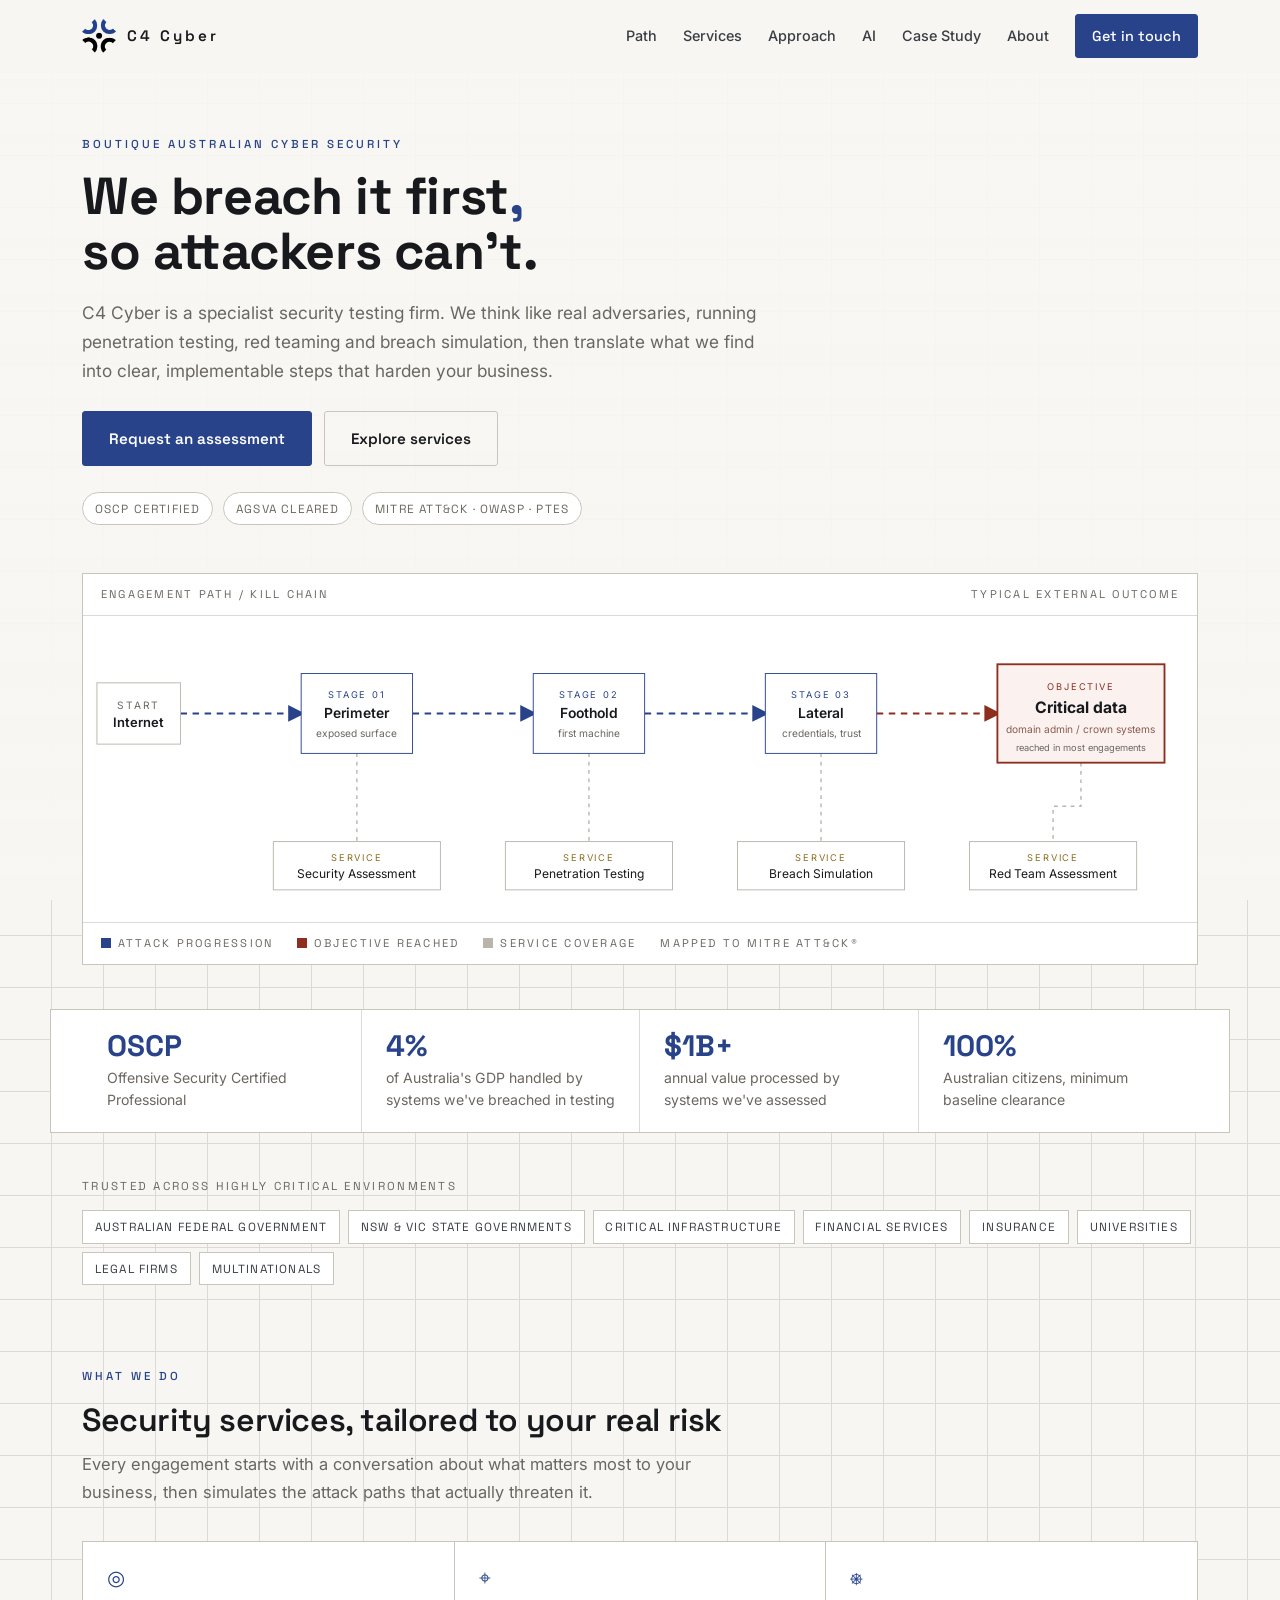
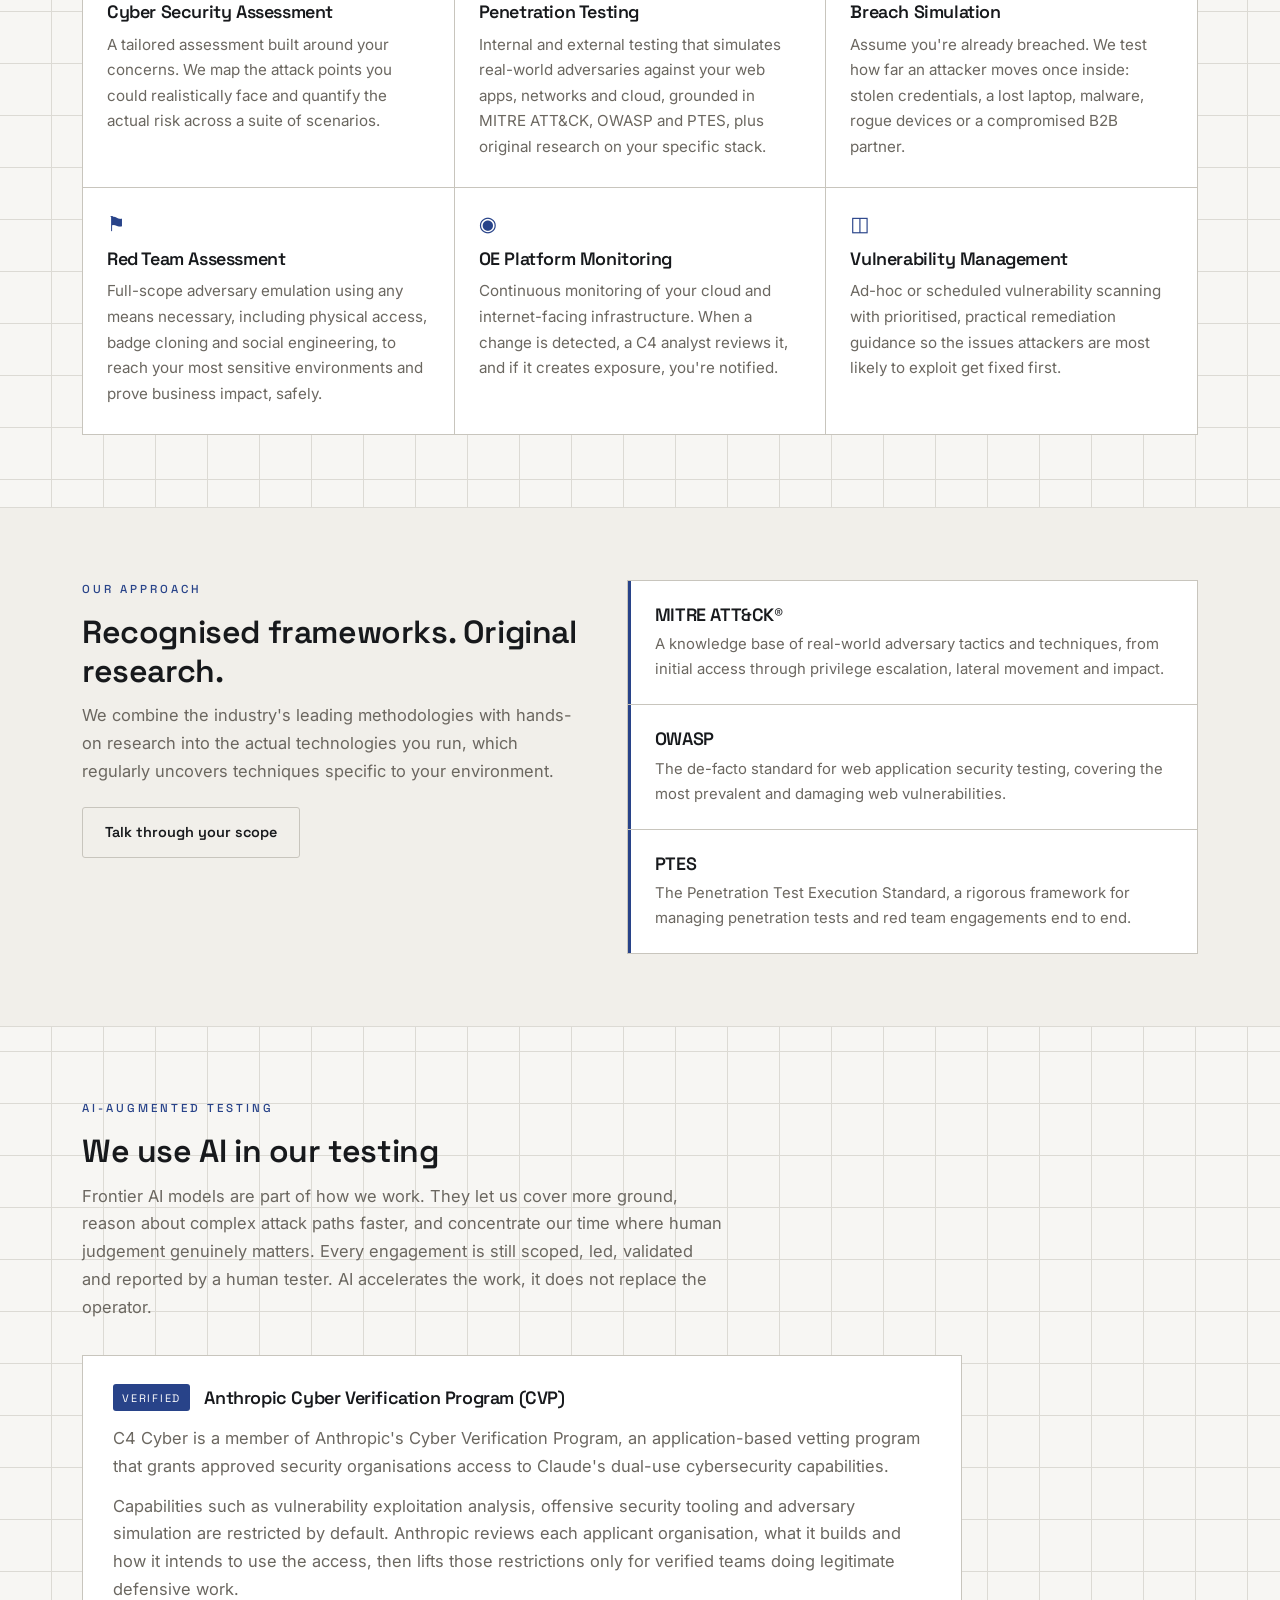
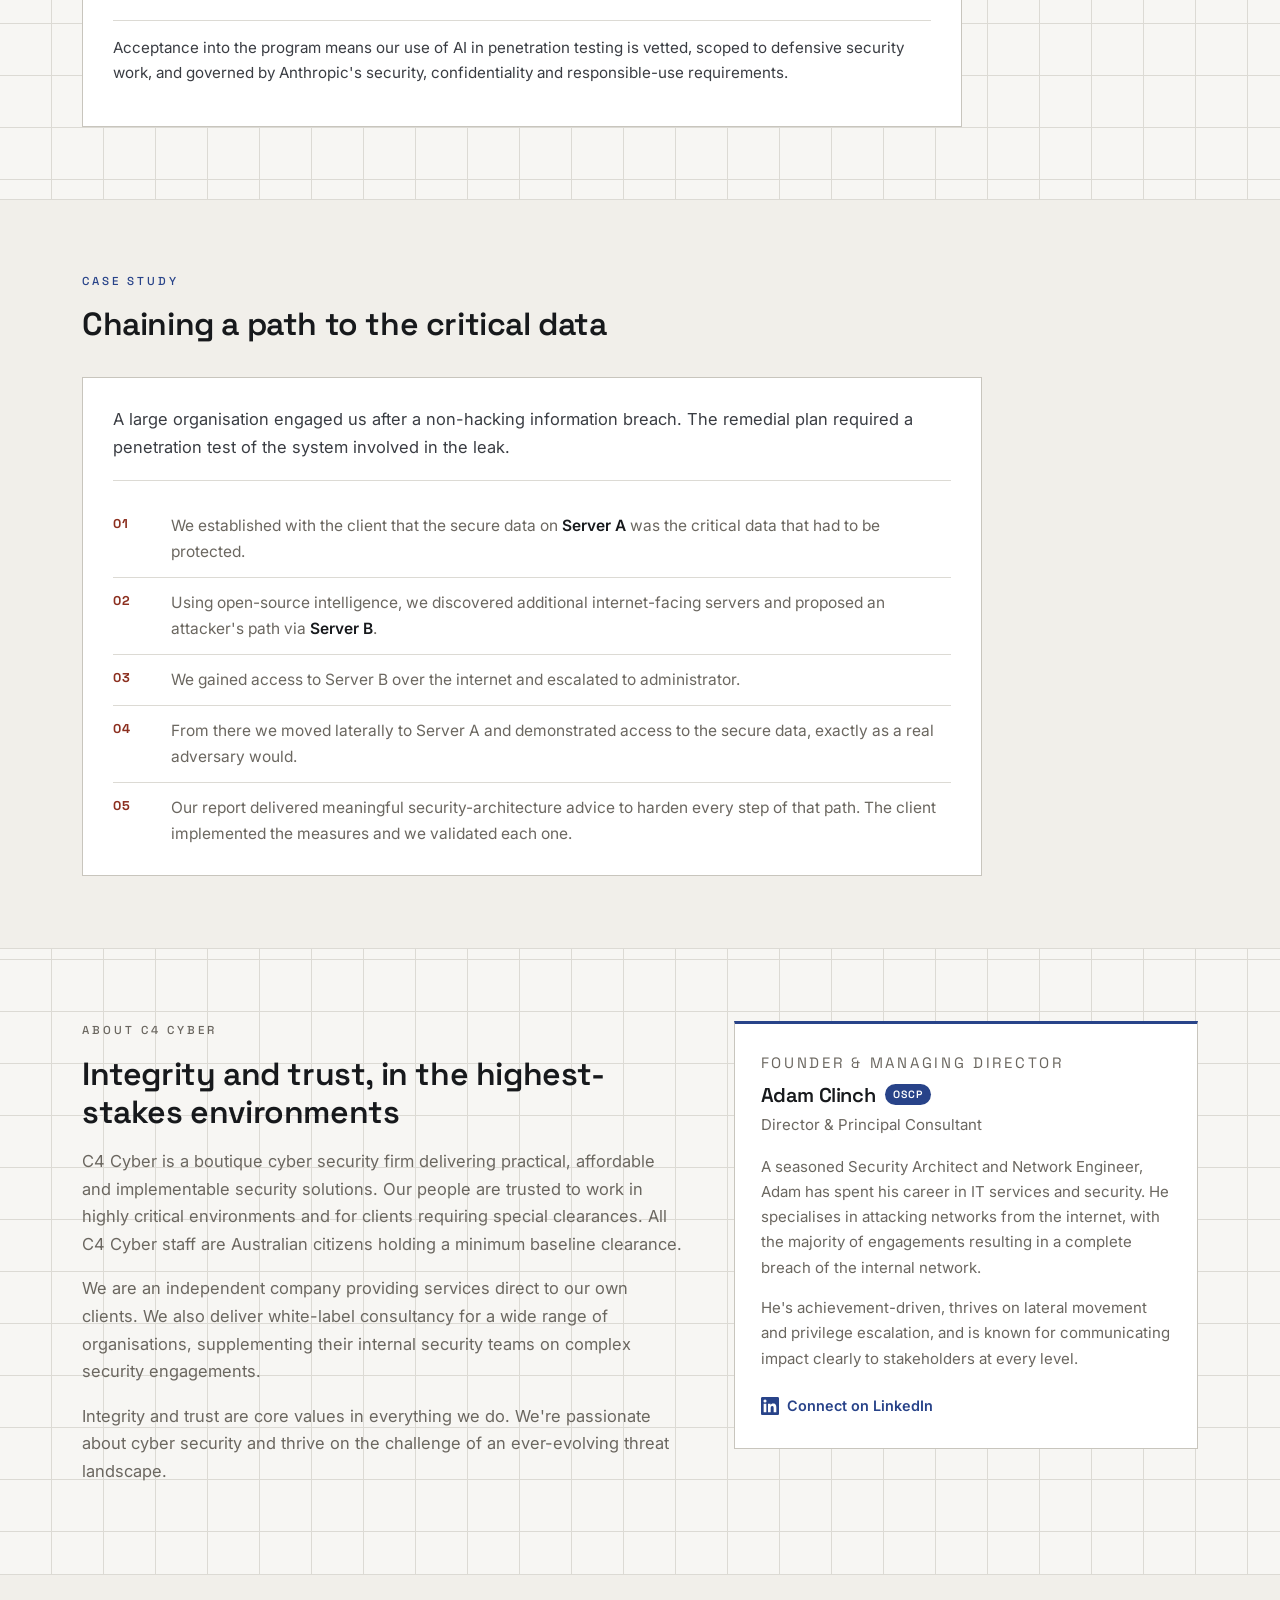
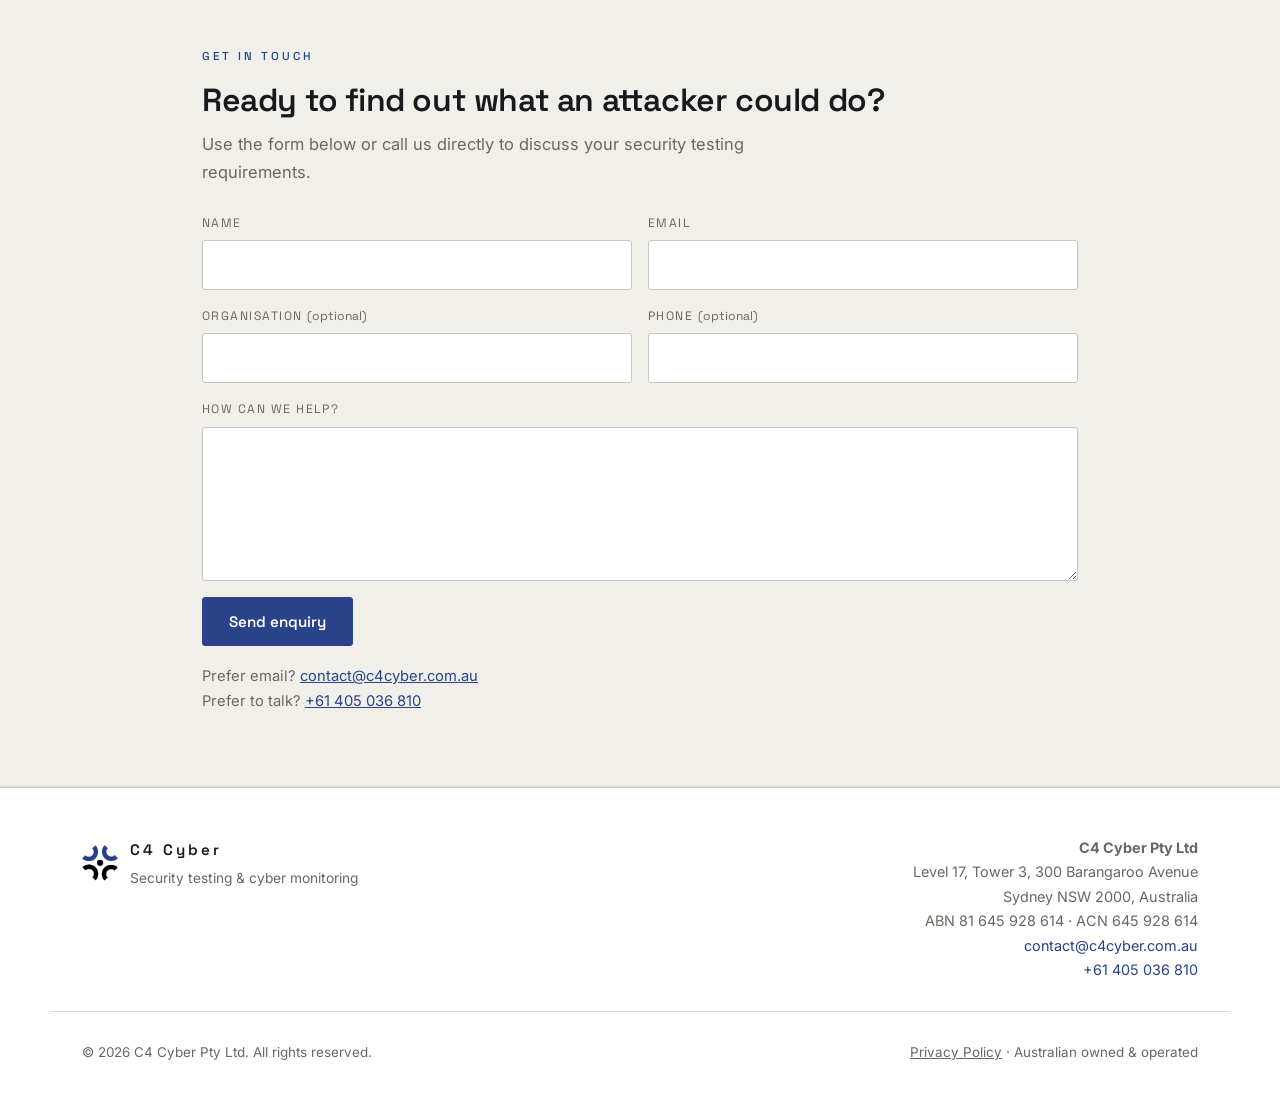
==== commit b6ebf27c: "C4 Cyber website Co-Authored-By: Claude Opus 5 <noreply@anthropic.com>" ====
--- a/index.html
+++ b/index.html
@@ -4,7 +4,6 @@
   <meta charset="UTF-8" />
   <meta name="viewport" content="width=device-width, initial-scale=1.0" />
   <meta name="referrer" content="strict-origin-when-cross-origin" />
-  <!-- Progressive enhancement: mark JS as available so reveal animations only hide content when JS can un-hide it -->
   <script>document.documentElement.className += " js";</script>
 
   <!-- Google tag (gtag.js) -->
@@ -46,6 +45,7 @@
     "logo": "https://c4cyber.com.au/assets/img/logo-mark.png",
     "description": "Boutique Australian cyber security firm specialising in penetration testing, red teaming, breach simulation and cyber monitoring.",
     "email": "contact@c4cyber.com.au",
+    "telephone": "+61405036810",
     "address": {
       "@type": "PostalAddress",
       "streetAddress": "Level 17, Tower 3, 300 Barangaroo Avenue",
@@ -69,6 +69,7 @@
         <span class="brand__name">C4&nbsp;Cyber</span>
       </a>
       <nav class="nav__links" aria-label="Primary">
+        <a href="#path">Path</a>
         <a href="#services">Services</a>
         <a href="#approach">Approach</a>
         <a href="#ai">AI</a>
@@ -81,6 +82,7 @@
       </button>
     </div>
     <nav class="nav__mobile" id="mobileMenu" aria-label="Mobile">
+      <a href="#path">Path</a>
       <a href="#services">Services</a>
       <a href="#approach">Approach</a>
       <a href="#ai">AI</a>
@@ -95,16 +97,14 @@
 
     <!-- ============ HERO ============ -->
     <section class="hero">
-      <div class="hero__grid" aria-hidden="true"></div>
-      <div class="hero__glow" aria-hidden="true"></div>
       <div class="container hero__inner">
         <p class="eyebrow reveal">Boutique Australian Cyber Security</p>
         <h1 class="hero__title reveal">
           We breach it first<span class="accent">,</span><br />so attackers can't.
         </h1>
         <p class="hero__lead reveal">
-          C4 Cyber is a specialist security testing firm. We think like real adversaries -
-          penetration testing, red teaming and breach simulation - then translate what we
+          C4 Cyber is a specialist security testing firm. We think like real adversaries,
+          running penetration testing, red teaming and breach simulation, then translate what we
           find into clear, implementable steps that harden your business.
         </p>
         <div class="hero__cta reveal">
@@ -116,6 +116,84 @@
           <li>AGSVA cleared</li>
           <li>MITRE ATT&amp;CK &middot; OWASP &middot; PTES</li>
         </ul>
+      </div>
+    </section>
+
+    <!-- ============ ENGAGEMENT PATH ============ -->
+    <section class="container" id="path" aria-label="Engagement path">
+      <div class="mapbox reveal">
+        <div class="maphead"><span>Engagement path / kill chain</span><span>Typical external outcome</span></div>
+        <div class="map">
+          <svg viewBox="0 0 1200 330" role="img" aria-label="Attack path from the internet through perimeter, foothold and lateral movement to critical data, with the service covering each stage">
+            <defs>
+              <marker id="ah" markerWidth="9" markerHeight="9" refX="7" refY="4.5" orient="auto"><path d="M0,0 L9,4.5 L0,9 z" fill="#284389"/></marker>
+              <marker id="ahr" markerWidth="9" markerHeight="9" refX="7" refY="4.5" orient="auto"><path d="M0,0 L9,4.5 L0,9 z" fill="#8c2f1f"/></marker>
+            </defs>
+            <path d="M105 105 H235" stroke="#284389" stroke-width="2" stroke-dasharray="7 6" marker-end="url(#ah)"/>
+            <path d="M355 105 H485" stroke="#284389" stroke-width="2" stroke-dasharray="7 6" marker-end="url(#ah)"/>
+            <path d="M605 105 H735" stroke="#284389" stroke-width="2" stroke-dasharray="7 6" marker-end="url(#ah)"/>
+            <path d="M855 105 H985" stroke="#8c2f1f" stroke-width="2" stroke-dasharray="7 6" marker-end="url(#ahr)"/>
+            <path d="M295 148 V243" stroke="#b9b5ad" stroke-width="1.5" fill="none" stroke-dasharray="4 5"/>
+            <path d="M545 148 V243" stroke="#b9b5ad" stroke-width="1.5" fill="none" stroke-dasharray="4 5"/>
+            <path d="M795 148 V243" stroke="#b9b5ad" stroke-width="1.5" fill="none" stroke-dasharray="4 5"/>
+            <path d="M1075 158 V205 H1045 V243" stroke="#b9b5ad" stroke-width="1.5" fill="none" stroke-dasharray="4 5"/>
+
+            <g><rect x="15" y="72" width="90" height="66" fill="#ffffff" stroke="#b9b5ad"/>
+              <text x="60" y="100" fill="#6b6760" font-size="11" letter-spacing="2" text-anchor="middle">START</text>
+              <text x="60" y="120" fill="#17191c" font-size="14" font-weight="600" text-anchor="middle">Internet</text></g>
+
+            <g><rect x="235" y="62" width="120" height="86" fill="#ffffff" stroke="#284389"/>
+              <text x="295" y="88" fill="#284389" font-size="10" letter-spacing="2" text-anchor="middle">STAGE 01</text>
+              <text x="295" y="110" fill="#17191c" font-size="15" font-weight="600" text-anchor="middle">Perimeter</text>
+              <text x="295" y="130" fill="#6b6760" font-size="11" text-anchor="middle">exposed surface</text></g>
+
+            <g><rect x="485" y="62" width="120" height="86" fill="#ffffff" stroke="#284389"/>
+              <text x="545" y="88" fill="#284389" font-size="10" letter-spacing="2" text-anchor="middle">STAGE 02</text>
+              <text x="545" y="110" fill="#17191c" font-size="15" font-weight="600" text-anchor="middle">Foothold</text>
+              <text x="545" y="130" fill="#6b6760" font-size="11" text-anchor="middle">first machine</text></g>
+
+            <g><rect x="735" y="62" width="120" height="86" fill="#ffffff" stroke="#284389"/>
+              <text x="795" y="88" fill="#284389" font-size="10" letter-spacing="2" text-anchor="middle">STAGE 03</text>
+              <text x="795" y="110" fill="#17191c" font-size="15" font-weight="600" text-anchor="middle">Lateral</text>
+              <text x="795" y="130" fill="#6b6760" font-size="11" text-anchor="middle">credentials, trust</text></g>
+
+            <g><rect x="985" y="52" width="180" height="106" fill="#fbf2f0" stroke="#8c2f1f" stroke-width="2"/>
+              <text x="1075" y="80" fill="#8c2f1f" font-size="10" letter-spacing="2" text-anchor="middle">OBJECTIVE</text>
+              <text x="1075" y="104" fill="#17191c" font-size="17" font-weight="700" text-anchor="middle">Critical data</text>
+              <text x="1075" y="126" fill="#8c5a50" font-size="11" text-anchor="middle">domain admin / crown systems</text>
+              <text x="1075" y="145" fill="#6b6760" font-size="10" text-anchor="middle">reached in most engagements</text></g>
+
+            <g text-anchor="middle">
+              <rect x="205" y="243" width="180" height="52" fill="#ffffff" stroke="#b9b5ad"/>
+              <text x="295" y="264" fill="#8a6d1f" font-size="10" letter-spacing="2">SERVICE</text>
+              <text x="295" y="282" fill="#17191c" font-size="13">Security Assessment</text>
+              <rect x="455" y="243" width="180" height="52" fill="#ffffff" stroke="#b9b5ad"/>
+              <text x="545" y="264" fill="#8a6d1f" font-size="10" letter-spacing="2">SERVICE</text>
+              <text x="545" y="282" fill="#17191c" font-size="13">Penetration Testing</text>
+              <rect x="705" y="243" width="180" height="52" fill="#ffffff" stroke="#b9b5ad"/>
+              <text x="795" y="264" fill="#8a6d1f" font-size="10" letter-spacing="2">SERVICE</text>
+              <text x="795" y="282" fill="#17191c" font-size="13">Breach Simulation</text>
+              <rect x="955" y="243" width="180" height="52" fill="#ffffff" stroke="#b9b5ad"/>
+              <text x="1045" y="264" fill="#8a6d1f" font-size="10" letter-spacing="2">SERVICE</text>
+              <text x="1045" y="282" fill="#17191c" font-size="13">Red Team Assessment</text>
+            </g>
+          </svg>
+        </div>
+        <div class="map__list">
+          <ol>
+            <li><span class="st">Start</span><span class="nm">Internet</span></li>
+            <li><span class="st">Stage 01</span><span class="nm">Perimeter</span> <span class="sv">exposed surface &middot; Security Assessment</span></li>
+            <li><span class="st">Stage 02</span><span class="nm">Foothold</span> <span class="sv">first machine &middot; Penetration Testing</span></li>
+            <li><span class="st">Stage 03</span><span class="nm">Lateral</span> <span class="sv">credentials, trust &middot; Breach Simulation</span></li>
+            <li class="obj"><span class="st">Objective</span><span class="nm">Critical data</span> <span class="sv">domain admin and crown systems, reached in most engagements &middot; Red Team Assessment</span></li>
+          </ol>
+        </div>
+        <div class="maplegend">
+          <span><span class="sw" style="background:#284389"></span>Attack progression</span>
+          <span><span class="sw" style="background:#8c2f1f"></span>Objective reached</span>
+          <span><span class="sw" style="background:#b9b5ad"></span>Service coverage</span>
+          <span>Mapped to MITRE ATT&amp;CK&reg;</span>
+        </div>
       </div>
     </section>
 
@@ -168,25 +246,25 @@
           <article class="card reveal">
             <div class="card__icon" aria-hidden="true">&#8982;</div>
             <h3>Penetration Testing</h3>
-            <p>Internal and external testing that simulates real-world adversaries against your web apps, networks and cloud - grounded in MITRE ATT&amp;CK, OWASP and PTES, plus original research on your specific stack.</p>
+            <p>Internal and external testing that simulates real-world adversaries against your web apps, networks and cloud, grounded in MITRE ATT&amp;CK, OWASP and PTES, plus original research on your specific stack.</p>
           </article>
 
           <article class="card reveal">
             <div class="card__icon" aria-hidden="true">&#9096;</div>
             <h3>Breach Simulation</h3>
-            <p>Assume you're already breached. We test how far an attacker moves once inside - stolen credentials, a lost laptop, malware, rogue devices or a compromised B2B partner.</p>
+            <p>Assume you're already breached. We test how far an attacker moves once inside: stolen credentials, a lost laptop, malware, rogue devices or a compromised B2B partner.</p>
           </article>
 
           <article class="card reveal">
             <div class="card__icon" aria-hidden="true">&#9873;</div>
             <h3>Red Team Assessment</h3>
-            <p>Full-scope adversary emulation using any means necessary - including physical access, badge cloning and social engineering - to reach your most sensitive environments and prove business impact, safely.</p>
+            <p>Full-scope adversary emulation using any means necessary, including physical access, badge cloning and social engineering, to reach your most sensitive environments and prove business impact, safely.</p>
           </article>
 
           <article class="card reveal">
             <div class="card__icon" aria-hidden="true">&#9673;</div>
             <h3>OE Platform Monitoring</h3>
-            <p>Continuous monitoring of your cloud and internet-facing infrastructure. When a change is detected, a C4 analyst reviews it - and if it creates exposure, you're notified.</p>
+            <p>Continuous monitoring of your cloud and internet-facing infrastructure. When a change is detected, a C4 analyst reviews it, and if it creates exposure, you're notified.</p>
           </article>
 
           <article class="card reveal">
@@ -206,7 +284,7 @@
           <h2>Recognised frameworks. Original research.</h2>
           <p class="section__sub">
             We combine the industry's leading methodologies with hands-on research into the
-            actual technologies you run - which regularly uncovers techniques specific to
+            actual technologies you run, which regularly uncovers techniques specific to
             your environment.
           </p>
           <a class="btn btn--ghost" href="#contact">Talk through your scope</a>
@@ -214,7 +292,7 @@
         <div class="approach__frameworks">
           <div class="framework reveal">
             <h3>MITRE ATT&amp;CK&reg;</h3>
-            <p>A knowledge base of real-world adversary tactics and techniques - from initial access through privilege escalation, lateral movement and impact.</p>
+            <p>A knowledge base of real-world adversary tactics and techniques, from initial access through privilege escalation, lateral movement and impact.</p>
           </div>
           <div class="framework reveal">
             <h3>OWASP</h3>
@@ -222,7 +300,7 @@
           </div>
           <div class="framework reveal">
             <h3>PTES</h3>
-            <p>The Penetration Test Execution Standard - a rigorous framework for managing penetration tests and red team engagements end to end.</p>
+            <p>The Penetration Test Execution Standard, a rigorous framework for managing penetration tests and red team engagements end to end.</p>
           </div>
         </div>
       </div>
@@ -238,7 +316,7 @@
             Frontier AI models are part of how we work. They let us cover more ground, reason
             about complex attack paths faster, and concentrate our time where human judgement
             genuinely matters. Every engagement is still scoped, led, validated and reported by
-            a human tester - AI accelerates the work, it does not replace the operator.
+            a human tester. AI accelerates the work, it does not replace the operator.
           </p>
         </header>
 
@@ -283,7 +361,7 @@
             <li><span>01</span> We established with the client that the secure data on <em>Server&nbsp;A</em> was the critical data that had to be protected.</li>
             <li><span>02</span> Using open-source intelligence, we discovered additional internet-facing servers and proposed an attacker's path via <em>Server&nbsp;B</em>.</li>
             <li><span>03</span> We gained access to Server&nbsp;B over the internet and escalated to administrator.</li>
-            <li><span>04</span> From there we moved laterally to Server&nbsp;A and demonstrated access to the secure data - exactly as a real adversary would.</li>
+            <li><span>04</span> From there we moved laterally to Server&nbsp;A and demonstrated access to the secure data, exactly as a real adversary would.</li>
             <li><span>05</span> Our report delivered meaningful security-architecture advice to harden every step of that path. The client implemented the measures and we validated each one.</li>
           </ol>
         </div>
@@ -299,8 +377,13 @@
           <p>
             C4 Cyber is a boutique cyber security firm delivering practical, affordable and
             implementable security solutions. Our people are trusted to work in highly critical
-            environments and for clients requiring special clearances - all C4 Cyber staff
+            environments and for clients requiring special clearances. All C4 Cyber staff
             are Australian citizens holding a minimum baseline clearance.
+          </p>
+          <p>
+            We are an independent company providing services direct to our own clients. We also
+            deliver white-label consultancy for a wide range of organisations, supplementing
+            their internal security teams on complex security engagements.
           </p>
           <p>
             Integrity and trust are core values in everything we do. We're passionate about cyber
@@ -313,7 +396,7 @@
           <p class="founder__role">Director &amp; Principal Consultant</p>
           <p>
             A seasoned Security Architect and Network Engineer, Adam has spent his career in
-            IT services and security. He specialises in attacking networks from the internet -
+            IT services and security. He specialises in attacking networks from the internet,
             with the majority of engagements resulting in a complete breach of the internal
             network.
           </p>
@@ -330,14 +413,13 @@
     </section>
 
     <!-- ============ CONTACT ============ -->
-    <section class="section contact" id="contact">
+    <section class="section section--alt contact" id="contact">
       <div class="container contact__inner reveal">
         <div id="cf-main">
           <p class="eyebrow">Get in touch</p>
           <h2>Ready to find out what an attacker could do?</h2>
           <p class="section__sub">
-            Tell us what you're worried about and we'll build an assessment plan around it.
-            We'll get back to you within one business day.
+            Use the form below or call us directly to discuss your security testing requirements.
           </p>
 
           <form id="contactForm" class="cform" action="https://api.web3forms.com/submit" method="POST" novalidate>
@@ -376,14 +458,15 @@
               <button type="submit" class="btn btn--lg" id="cf-submit">Send enquiry</button>
               <p class="cform__status" id="cf-status" role="status" aria-live="polite"></p>
             </div>
-            <p class="cform__fallback">Prefer email? <a href="mailto:contact@c4cyber.com.au?subject=Security%20assessment%20enquiry">contact@c4cyber.com.au</a></p>
+            <p class="cform__fallback">Prefer email? <a href="mailto:contact@c4cyber.com.au?subject=Security%20assessment%20enquiry">contact@c4cyber.com.au</a>
+              <br />Prefer to talk? <a href="tel:+61405036810">+61 405 036 810</a></p>
           </form>
         </div>
 
         <div id="cf-thanks" class="cform__thanks" hidden aria-live="polite">
           <div class="cform__thanks-icon" aria-hidden="true">&#10003;</div>
           <h2>Thanks for contacting us</h2>
-          <p>Your message is on its way. We'll be in touch within one business day.</p>
+          <p>Your message is on its way and we'll be in touch shortly.</p>
           <p class="cform__thanks-ref">Your reference number is<br /><strong id="cf-ref"></strong></p>
           <p class="cform__thanks-note">Please make a note of this reference and quote it if you follow up.</p>
           <a class="btn btn--ghost" href="#top" id="cf-back">Back to homepage</a>
@@ -407,6 +490,7 @@
         <p>Level 17, Tower 3, 300 Barangaroo Avenue<br />Sydney NSW 2000, Australia</p>
         <p>ABN 81 645 928 614 &middot; ACN 645 928 614</p>
         <p><a href="mailto:contact@c4cyber.com.au">contact@c4cyber.com.au</a></p>
+        <p><a href="tel:+61405036810">+61 405 036 810</a></p>
       </div>
     </div>
     <div class="container footer__bar">
--- a/assets/css/styles.css
+++ b/assets/css/styles.css
@@ -1,371 +1,301 @@
 /* ============================================================
    C4 Cyber - styles.css
-   Modern dark / tech aesthetic. Brand: navy + cyan accent.
+   Paper and ink. Engagement-path layout. Brand navy + oxblood.
    ============================================================ */
 
 :root {
-  --bg:        #0a0e17;   /* near-black navy */
-  --bg-2:      #0e1420;   /* alt section */
-  --panel:     #121a2b;   /* card surface */
-  --panel-2:   #16203400;
-  --border:    #1f2b45;
-  --navy:      #2d4a9e;   /* brand blue from logo */
-  --navy-2:    #3a5bc7;
-  --accent:    #35d0e0;   /* cyan tech accent */
-  --accent-2:  #4f8cff;
-  --text:      #e7ecf5;
-  --muted:     #9aa7c0;
-  --muted-2:   #6b7896;
-  --white:     #ffffff;
-  --radius:    16px;
-  --radius-sm: 10px;
-  --maxw:      1160px;
+  --paper:     #f7f6f3;   /* page ground */
+  --card:      #ffffff;   /* panel surface */
+  --alt:       #f1efea;   /* alternating band */
+  --rule:      #dcdad4;   /* hairlines */
+  --rule-2:    #c8c5bd;
+  --ink:       #17191c;   /* primary text */
+  --ink-2:     #3a3d43;
+  --dim:       #6b6760;   /* secondary text */
+  --navy:      #284389;   /* brand accent, from the logo */
+  --navy-d:    #1d3167;
+  --navy-w:    #eef1f8;   /* navy wash */
+  --obj:       #8c2f1f;   /* objective / adversary */
+  --obj-w:     #fbf2f0;
+  --gold:      #8a6d1f;   /* tertiary labels */
+  --radius:    3px;
+  --maxw:      1180px;
   --ease:      cubic-bezier(.16,.84,.44,1);
   --font-head: "Space Grotesk", system-ui, sans-serif;
   --font-body: "Inter", system-ui, -apple-system, "Segoe UI", sans-serif;
 }
 
 *,*::before,*::after { box-sizing: border-box; }
-
-html { scroll-behavior: smooth; scroll-padding-top: 88px; }
+html { scroll-behavior: smooth; scroll-padding-top: 84px; }
 
 body {
   margin: 0;
-  background: var(--bg);
-  color: var(--text);
+  background: var(--paper);
+  color: var(--ink);
   font-family: var(--font-body);
-  font-size: 17px;
-  line-height: 1.65;
+  font-size: 16.5px;
+  line-height: 1.68;
   -webkit-font-smoothing: antialiased;
   overflow-x: hidden;
-}
-
+  background-image:
+    linear-gradient(var(--rule) 1px, transparent 1px),
+    linear-gradient(90deg, var(--rule) 1px, transparent 1px);
+  background-size: 52px 52px;
+  background-position: -1px -1px;
+}
+body::before {
+  content: ""; position: fixed; inset: 0; pointer-events: none; z-index: 0;
+  background: linear-gradient(180deg, rgba(247,246,243,.90), rgba(247,246,243,.97));
+}
+body > * { position: relative; z-index: 1; }
+
+img { max-width: 100%; height: auto; }
+a { color: var(--navy); }
+.container { max-width: var(--maxw); margin: 0 auto; padding: 0 32px; }
+
+.skip-link {
+  position: absolute; left: -9999px; top: 0; z-index: 100;
+  background: var(--navy); color: #fff; padding: 10px 16px; font-weight: 600;
+}
+.skip-link:focus { left: 0; }
+
+/* ---------- Type ---------- */
+h1,h2,h3 { font-family: var(--font-head); letter-spacing: -.4px; margin: 0; }
+h1 { font-size: clamp(2.1rem, 4.6vw, 3.25rem); line-height: 1.07; font-weight: 700; }
+h2 { font-size: clamp(1.5rem, 2.6vw, 2rem); line-height: 1.2; font-weight: 600; }
+h3 { font-size: 1.12rem; font-weight: 600; line-height: 1.3; }
+.eyebrow {
+  font-family: var(--font-head); font-size: .72rem; font-weight: 500;
+  letter-spacing: .26em; text-transform: uppercase; color: var(--navy); margin: 0 0 14px;
+}
+.section__sub { color: var(--dim); max-width: 64ch; margin: 12px 0 0; }
+
+/* ---------- Buttons ---------- */
+.btn {
+  display: inline-flex; align-items: center; justify-content: center;
+  font-family: var(--font-head); font-weight: 600; font-size: .9rem;
+  padding: 12px 22px; border-radius: var(--radius); text-decoration: none;
+  background: var(--navy); color: #fff; border: 1px solid var(--navy);
+  transition: background .2s var(--ease), border-color .2s var(--ease);
+}
+.btn:hover { background: var(--navy-d); border-color: var(--navy-d); }
+.btn--ghost { background: transparent; color: var(--ink); border-color: var(--rule-2); }
+.btn--ghost:hover { background: #fff; border-color: var(--ink); }
+.btn--lg { padding: 14px 26px; font-size: .95rem; }
+.btn--sm { padding: 9px 16px; font-size: .82rem; }
+
+/* ---------- Nav ---------- */
+.nav {
+  position: sticky; top: 0; z-index: 50;
+  background: rgba(247,246,243,.86); backdrop-filter: blur(10px);
+  border-bottom: 1px solid transparent; transition: border-color .3s var(--ease), background .3s var(--ease);
+}
+.nav.scrolled { border-bottom-color: var(--rule); background: rgba(247,246,243,.95); }
+.nav__inner { display: flex; align-items: center; gap: 20px; padding: 14px 32px; }
+.brand { display: flex; align-items: center; gap: 11px; text-decoration: none; color: var(--ink); }
+.brand__mark { width: 34px; height: 34px; }
+.brand__name { font-family: var(--font-head); font-weight: 600; letter-spacing: .2em; font-size: .95rem; }
+.nav__links { margin-left: auto; display: flex; align-items: center; gap: 26px; }
+.nav__links a {
+  color: var(--ink-2); text-decoration: none; font-size: .9rem; font-weight: 500;
+}
+.nav__links a:hover { color: var(--navy); }
+.nav__links a.btn { color: #fff; }
+.nav__toggle { display: none; flex-direction: column; gap: 5px; background: none; border: 0; cursor: pointer; padding: 8px; margin-left: auto; }
+.nav__toggle span { width: 24px; height: 2px; background: var(--ink); border-radius: 2px; }
+.nav__mobile { display: none; flex-direction: column; border-top: 1px solid var(--rule); background: var(--card); }
+.nav__mobile a { padding: 13px 32px; border-bottom: 1px solid var(--rule); color: var(--ink); text-decoration: none; font-weight: 500; }
+.nav__mobile.open { display: flex; }
+
+/* ---------- Hero ---------- */
+.hero { padding: 62px 0 10px; }
+.hero__title .accent { color: var(--navy); }
+.hero__lead { color: var(--dim); font-size: 1.08rem; max-width: 62ch; margin: 18px 0 0; }
+.hero__cta { display: flex; gap: 12px; flex-wrap: wrap; margin-top: 26px; }
+.hero__badges {
+  list-style: none; display: flex; flex-wrap: wrap; gap: 10px; padding: 0; margin: 26px 0 0;
+}
+.hero__badges li {
+  font-family: var(--font-head); font-size: .74rem; letter-spacing: .1em; text-transform: uppercase;
+  color: var(--dim); border: 1px solid var(--rule-2); border-radius: 999px; padding: .45em 1em; background: var(--card);
+}
+
+/* ---------- Engagement path map ---------- */
+.mapbox { border: 1px solid var(--rule-2); background: var(--card); margin: 38px 0 0; }
+.maphead, .maplegend {
+  display: flex; justify-content: space-between; align-items: center; gap: 18px; flex-wrap: wrap;
+  padding: 11px 18px; font-family: var(--font-head); font-size: .7rem;
+  letter-spacing: .2em; text-transform: uppercase; color: var(--dim);
+}
+.maphead { border-bottom: 1px solid var(--rule); }
+.maplegend { border-top: 1px solid var(--rule); gap: 24px; justify-content: flex-start; }
+.sw { display: inline-block; width: 10px; height: 10px; margin-right: 7px; vertical-align: -1px; }
+.map svg { display: block; width: 100%; height: auto; }
+.map__list { display: none; padding: 6px 18px 18px; }
+.map__list li { border-bottom: 1px solid var(--rule); padding: 11px 0; list-style: none; }
+.map__list li:last-child { border-bottom: 0; }
+.map__list .st { font-family: var(--font-head); font-size: .68rem; letter-spacing: .18em; text-transform: uppercase; color: var(--navy); display: block; }
+.map__list .nm { font-weight: 600; }
+.map__list .sv { color: var(--dim); font-size: .9rem; }
+.map__list li.obj .st { color: var(--obj); }
+.map__list ol { margin: 0; padding: 0; }
+
+/* ---------- Sections ---------- */
+.section { padding: 72px 0; }
+.section--alt { background: var(--alt); border-top: 1px solid var(--rule); border-bottom: 1px solid var(--rule); }
+.section__head { margin-bottom: 34px; }
+
+/* ---------- Stats ---------- */
+.stats { padding: 44px 0 0; }
+.stats__grid { display: grid; grid-template-columns: repeat(4,1fr); gap: 0; border: 1px solid var(--rule-2); background: var(--card); }
+.stat { padding: 22px 24px; border-right: 1px solid var(--rule); display: flex; flex-direction: column; gap: 6px; }
+.stat:last-child { border-right: 0; }
+.stat__num { font-family: var(--font-head); font-weight: 700; font-size: 1.85rem; line-height: 1; color: var(--navy); }
+.stat__label { color: var(--dim); font-size: .88rem; line-height: 1.5; }
+
+/* ---------- Clients ---------- */
+.clients { padding: 44px 0 10px; }
+.clients__label { font-family: var(--font-head); font-size: .72rem; letter-spacing: .2em; text-transform: uppercase; color: var(--dim); margin: 0 0 14px; }
+.clients__list { list-style: none; display: flex; flex-wrap: wrap; gap: 8px; padding: 0; margin: 0; }
+.clients__list li {
+  font-family: var(--font-head); font-size: .74rem; letter-spacing: .1em; text-transform: uppercase;
+  border: 1px solid var(--rule-2); padding: .5em 1em; color: var(--ink-2); background: var(--card);
+}
+
+/* ---------- Service cards ---------- */
+.cards { display: grid; grid-template-columns: repeat(3,1fr); gap: 1px; background: var(--rule-2); border: 1px solid var(--rule-2); }
+.card { background: var(--card); padding: 26px 24px 28px; }
+.card__icon { font-size: 1.3rem; color: var(--navy); line-height: 1; margin-bottom: 12px; }
+.card h3 { margin-bottom: 8px; }
+.card p { margin: 0; color: var(--dim); font-size: .95rem; }
+
+/* ---------- Approach ---------- */
+.approach { display: grid; grid-template-columns: 1fr 1.15fr; gap: 48px; align-items: start; }
+.approach__frameworks { display: grid; gap: 1px; background: var(--rule-2); border: 1px solid var(--rule-2); }
+.framework { background: var(--card); padding: 22px 24px; border-left: 3px solid var(--navy); }
+.framework h3 { margin-bottom: 6px; }
+.framework p { margin: 0; color: var(--dim); font-size: .93rem; }
+.approach__intro .btn { margin-top: 22px; }
+
+/* ---------- AI / CVP ---------- */
+.cvp { border: 1px solid var(--rule-2); background: var(--card); padding: 28px 30px; max-width: 880px; }
+.cvp__head { display: flex; align-items: center; gap: 14px; flex-wrap: wrap; margin-bottom: 14px; }
+.cvp__badge {
+  font-family: var(--font-head); font-size: .68rem; letter-spacing: .16em; text-transform: uppercase;
+  background: var(--navy); color: #fff; padding: .4em .85em; border-radius: var(--radius);
+}
+.cvp p { color: var(--dim); margin: 0 0 12px; }
+.cvp__note { border-top: 1px solid var(--rule); padding-top: 14px; margin-top: 16px !important; color: var(--ink-2) !important; font-size: .95rem; }
+
+/* ---------- Case study ---------- */
+.case { max-width: 900px; border: 1px solid var(--rule-2); background: var(--card); padding: 28px 30px; }
+.case__context { color: var(--ink-2); margin: 0 0 20px; padding-bottom: 18px; border-bottom: 1px solid var(--rule); }
+.case__steps { list-style: none; margin: 0; padding: 0; counter-reset: s; }
+.case__steps li { position: relative; padding: 12px 0 12px 58px; border-bottom: 1px solid var(--rule); color: var(--dim); font-size: .97rem; }
+.case__steps li:last-child { border-bottom: 0; padding-bottom: 0; }
+.case__steps li span {
+  position: absolute; left: 0; top: 12px; font-family: var(--font-head); font-weight: 700;
+  font-size: .8rem; color: var(--obj); letter-spacing: .08em;
+}
+.case__steps em { font-style: normal; color: var(--ink); font-weight: 600; }
+
+/* ---------- About ---------- */
+.about { display: grid; grid-template-columns: 1.3fr 1fr; gap: 48px; align-items: start; }
+.about__body p { color: var(--dim); max-width: 60ch; }
+.founder { background: var(--card); border: 1px solid var(--rule-2); border-top: 3px solid var(--navy); padding: 26px 26px 24px; }
+.founder__kicker { font-family: var(--font-head); font-size: .7rem; letter-spacing: .18em; text-transform: uppercase; color: var(--dim); margin: 0 0 6px; }
+.founder__name { font-size: 1.25rem; display: flex; align-items: center; gap: 10px; flex-wrap: wrap; }
+.founder__cert { font-family: var(--font-head); font-size: .66rem; letter-spacing: .12em; background: var(--navy); color: #fff; padding: .35em .7em; border-radius: 999px; }
+.founder__role { color: var(--dim); font-size: .92rem; margin: .3rem 0 1rem; }
+.founder p { color: var(--dim); font-size: .94rem; }
+.founder__linkedin { display: inline-flex; align-items: center; gap: 8px; color: var(--navy); text-decoration: none; font-weight: 600; font-size: .9rem; margin-top: 8px; }
+.founder__linkedin:hover { text-decoration: underline; }
+
+/* ---------- Contact ---------- */
+.contact__inner { max-width: 940px; }
+.cform { margin-top: 26px; }
+.cform__row { display: grid; grid-template-columns: 1fr 1fr; gap: 16px; }
+.cform__field { margin-bottom: 16px; display: flex; flex-direction: column; }
+.cform__field label { font-family: var(--font-head); font-size: .76rem; letter-spacing: .12em; text-transform: uppercase; color: var(--dim); margin-bottom: 7px; }
+.cform__opt { text-transform: none; letter-spacing: 0; }
+.cform input, .cform textarea {
+  font: inherit; font-size: .97rem; color: var(--ink); background: var(--card);
+  border: 1px solid var(--rule-2); border-radius: var(--radius); padding: 11px 13px; width: 100%;
+}
+.cform input:focus, .cform textarea:focus { outline: 2px solid var(--navy); outline-offset: -1px; border-color: var(--navy); }
+.cform textarea { resize: vertical; }
+.cform__hp { position: absolute; left: -9999px; }
+.cform__actions { display: flex; align-items: center; gap: 18px; flex-wrap: wrap; margin-top: 4px; }
+.cform__status { margin: 0; font-size: .9rem; color: var(--dim); }
+.cform__status.is-error { color: var(--obj); }
+.cform__status.is-ok { color: var(--navy); }
+.cform__fallback { margin: 18px 0 0; font-size: .92rem; color: var(--dim); }
+.cform__thanks { border: 1px solid var(--rule-2); border-top: 3px solid var(--navy); background: var(--card); padding: 34px 32px; max-width: 620px; }
+.cform__thanks-icon { font-size: 1.8rem; color: var(--navy); line-height: 1; }
+.cform__thanks h2 { margin: 10px 0 10px; }
+.cform__thanks p { color: var(--dim); margin: 0 0 12px; }
+.cform__thanks-ref strong { color: var(--ink); font-family: var(--font-head); font-size: 1.1rem; letter-spacing: .06em; }
+.cform__thanks-note { font-size: .9rem; }
+
+/* ---------- Footer ---------- */
+.footer { background: var(--card); border-top: 1px solid var(--rule-2); padding: 48px 0 26px; }
+.footer__inner { display: flex; gap: 40px; flex-wrap: wrap; align-items: flex-start; }
+.footer__brand { display: flex; align-items: center; gap: 12px; }
+.footer__brand .brand__name { font-size: .95rem; }
+.footer__tag { color: var(--dim); font-size: .86rem; margin: .2rem 0 0; }
+.footer__meta { margin-left: auto; text-align: right; color: var(--dim); font-size: .9rem; line-height: 1.7; }
+.footer__meta p { margin: 0; }
+.footer__meta a { color: var(--navy); text-decoration: none; }
+.footer__bar {
+  display: flex; flex-wrap: wrap; justify-content: space-between; gap: 12px;
+  border-top: 1px solid var(--rule); margin-top: 28px; padding-top: 16px; color: var(--dim); font-size: .84rem;
+}
+.footer__bar a { color: var(--dim); }
+
+/* ---------- Reveal ---------- */
+.js .reveal { opacity: 0; transform: translateY(14px); transition: opacity .6s var(--ease), transform .6s var(--ease); }
+.js .reveal.in { opacity: 1; transform: none; }
 @media (prefers-reduced-motion: reduce) {
   html { scroll-behavior: auto; }
-  *,*::before,*::after { animation: none !important; transition: none !important; }
-}
-
-img { max-width: 100%; display: block; }
-a { color: var(--accent); text-decoration: none; }
-
-h1,h2,h3 { font-family: var(--font-head); font-weight: 600; line-height: 1.12; letter-spacing: -.02em; margin: 0; }
-h2 { font-size: clamp(1.8rem, 3.4vw, 2.7rem); }
-h3 { font-size: 1.25rem; }
-p  { margin: 0 0 1rem; }
-
-.container { width: 100%; max-width: var(--maxw); margin: 0 auto; padding: 0 clamp(20px, 5vw, 40px); }
-
-.skip-link {
-  position: absolute; left: -999px; top: 0; z-index: 200;
-  background: var(--accent); color: #051016; padding: 10px 16px; border-radius: 0 0 8px 0; font-weight: 600;
-}
-.skip-link:focus { left: 0; }
-
-/* ---------- Buttons ---------- */
-.btn {
-  display: inline-flex; align-items: center; justify-content: center; gap: .5em;
-  font-family: var(--font-head); font-weight: 600; font-size: .98rem;
-  padding: .72em 1.35em; border-radius: 999px; cursor: pointer;
-  border: 1px solid transparent;
-  background: linear-gradient(135deg, var(--navy-2), var(--accent-2));
-  color: var(--white);
-  transition: transform .25s var(--ease), box-shadow .25s var(--ease), background .25s var(--ease);
-  box-shadow: 0 6px 24px -8px rgba(79,140,255,.6);
-}
-.btn:hover { transform: translateY(-2px); box-shadow: 0 12px 34px -8px rgba(79,140,255,.75); }
-.btn--lg { padding: .95em 1.8em; font-size: 1.05rem; }
-.btn--sm { padding: .55em 1.1em; font-size: .9rem; }
-.btn--ghost {
-  background: transparent; border-color: var(--border); color: var(--text);
-  box-shadow: none;
-}
-.btn--ghost:hover { border-color: var(--accent); color: var(--accent); box-shadow: none; }
-
-.eyebrow {
-  font-family: var(--font-head); text-transform: uppercase; letter-spacing: .22em;
-  font-size: .78rem; font-weight: 600; color: var(--accent); margin: 0 0 .9rem;
-}
-
-/* ---------- Nav ---------- */
-.nav {
-  position: fixed; inset: 0 0 auto 0; z-index: 100;
-  transition: background .3s var(--ease), border-color .3s var(--ease), backdrop-filter .3s;
-  border-bottom: 1px solid transparent;
-}
-.nav.scrolled {
-  background: rgba(10,14,23,.82);
-  backdrop-filter: blur(14px);
-  border-bottom-color: var(--border);
-}
-.nav__inner { display: flex; align-items: center; justify-content: space-between; height: 72px; }
-.brand { display: flex; align-items: center; gap: .6rem; }
-.brand__mark { width: 38px; height: 38px; }
-.brand__name { font-family: var(--font-head); font-weight: 700; font-size: 1.25rem; color: var(--white); letter-spacing: -.01em; }
-.nav__links { display: flex; align-items: center; gap: 1.9rem; }
-.nav__links > a:not(.btn) { color: var(--muted); font-weight: 500; font-size: .96rem; transition: color .2s; }
-.nav__links > a:not(.btn):hover { color: var(--white); }
-
-.nav__toggle { display: none; flex-direction: column; gap: 5px; background: none; border: 0; cursor: pointer; padding: 8px; }
-.nav__toggle span { width: 24px; height: 2px; background: var(--text); border-radius: 2px; transition: .3s var(--ease); }
-.nav__toggle[aria-expanded="true"] span:nth-child(1) { transform: translateY(7px) rotate(45deg); }
-.nav__toggle[aria-expanded="true"] span:nth-child(2) { opacity: 0; }
-.nav__toggle[aria-expanded="true"] span:nth-child(3) { transform: translateY(-7px) rotate(-45deg); }
-
-.nav__mobile {
-  display: none; flex-direction: column;
-  background: rgba(12,17,28,.98); backdrop-filter: blur(14px);
-  border-bottom: 1px solid var(--border);
-  padding: 8px clamp(20px,5vw,40px) 20px;
-}
-.nav__mobile a { color: var(--text); padding: 14px 4px; border-bottom: 1px solid var(--border); font-family: var(--font-head); font-weight: 500; }
-.nav__mobile a:last-child { border-bottom: 0; color: var(--accent); }
-.nav__mobile.open { display: flex; }
-
-/* ---------- Hero ---------- */
-.hero { position: relative; padding: 190px 0 120px; overflow: hidden; }
-.hero__inner { position: relative; z-index: 2; max-width: 860px; }
-.hero__grid {
-  position: absolute; inset: 0; z-index: 0; opacity: .5;
-  background-image:
-    linear-gradient(var(--border) 1px, transparent 1px),
-    linear-gradient(90deg, var(--border) 1px, transparent 1px);
-  background-size: 54px 54px;
-  -webkit-mask-image: radial-gradient(ellipse 80% 70% at 30% 0%, #000 40%, transparent 78%);
-          mask-image: radial-gradient(ellipse 80% 70% at 30% 0%, #000 40%, transparent 78%);
-}
-.hero__glow {
-  position: absolute; z-index: 1; top: -180px; right: -120px;
-  width: 620px; height: 620px; border-radius: 50%;
-  background: radial-gradient(circle, rgba(53,208,224,.16), rgba(45,74,158,.14) 45%, transparent 70%);
-  filter: blur(20px);
-  animation: float 14s ease-in-out infinite;
-}
-@keyframes float { 0%,100% { transform: translate(0,0);} 50% { transform: translate(-30px,30px);} }
-
-.hero__title {
-  font-size: clamp(2.6rem, 6.2vw, 4.5rem);
-  font-weight: 700; letter-spacing: -.03em; margin: 0 0 1.3rem; color: var(--white);
-}
-.hero__title .accent { color: var(--accent); }
-.hero__lead { font-size: clamp(1.05rem, 1.7vw, 1.28rem); color: var(--muted); max-width: 640px; margin-bottom: 2.2rem; }
-.hero__cta { display: flex; flex-wrap: wrap; gap: 1rem; margin-bottom: 2.6rem; }
-.hero__badges { list-style: none; display: flex; flex-wrap: wrap; gap: .7rem; padding: 0; margin: 0; }
-.hero__badges li {
-  font-family: var(--font-head); font-size: .82rem; font-weight: 500; color: var(--muted);
-  border: 1px solid var(--border); border-radius: 999px; padding: .45em 1em; background: rgba(255,255,255,.02);
-}
-
-/* ---------- Stats ---------- */
-.stats { padding: 10px 0 30px; }
-.stats__grid { display: grid; grid-template-columns: repeat(4,1fr); gap: 1px; background: var(--border); border: 1px solid var(--border); border-radius: var(--radius); overflow: hidden; }
-.stat { background: var(--bg-2); padding: 2rem 1.6rem; display: flex; flex-direction: column; gap: .5rem; }
-.stat__num { font-family: var(--font-head); font-weight: 700; font-size: clamp(2rem,3.6vw,2.8rem); color: var(--white); line-height: 1; background: linear-gradient(120deg,#fff,var(--accent)); -webkit-background-clip: text; background-clip: text; -webkit-text-fill-color: transparent; }
-.stat__label { color: var(--muted); font-size: .92rem; line-height: 1.4; }
-
-/* ---------- Clients ---------- */
-.clients { padding: 46px 0 20px; }
-.clients__label { text-align: center; color: var(--muted-2); font-family: var(--font-head); text-transform: uppercase; letter-spacing: .18em; font-size: .76rem; margin-bottom: 1.4rem; }
-.clients__list { list-style: none; display: flex; flex-wrap: wrap; justify-content: center; gap: .7rem 1rem; padding: 0; margin: 0; }
-.clients__list li { color: var(--muted); font-family: var(--font-head); font-weight: 500; font-size: .95rem; padding: .4em .2em; opacity: .85; }
-.clients__list li::after { content: "•"; color: var(--navy-2); margin-left: 1rem; }
-.clients__list li:last-child::after { content: ""; }
-
-/* ---------- Sections ---------- */
-.section { padding: clamp(70px, 9vw, 120px) 0; }
-.section--alt { background: var(--bg-2); border-top: 1px solid var(--border); border-bottom: 1px solid var(--border); }
-.section__head { max-width: 640px; margin-bottom: 3rem; }
-.section__sub { color: var(--muted); font-size: 1.08rem; }
-
-/* ---------- Cards / services ---------- */
-.cards { display: grid; grid-template-columns: repeat(3,1fr); gap: 1.4rem; }
-.card {
-  position: relative; background: var(--panel); border: 1px solid var(--border);
-  border-radius: var(--radius); padding: 2rem 1.8rem;
-  transition: transform .35s var(--ease), border-color .35s var(--ease), box-shadow .35s var(--ease);
-  overflow: hidden;
-}
-.card::before {
-  content: ""; position: absolute; inset: 0; border-radius: inherit; padding: 1px;
-  background: linear-gradient(140deg, rgba(53,208,224,.5), transparent 40%);
-  -webkit-mask: linear-gradient(#000 0 0) content-box, linear-gradient(#000 0 0);
-  -webkit-mask-composite: xor; mask-composite: exclude;
-  opacity: 0; transition: opacity .35s var(--ease);
-}
-.card:hover { transform: translateY(-6px); border-color: transparent; box-shadow: 0 24px 50px -20px rgba(0,0,0,.7); }
-.card:hover::before { opacity: 1; }
-.card__icon {
-  width: 52px; height: 52px; display: grid; place-items: center; margin-bottom: 1.2rem;
-  font-size: 1.7rem; color: var(--accent);
-  background: linear-gradient(135deg, rgba(45,74,158,.35), rgba(53,208,224,.12));
-  border: 1px solid var(--border); border-radius: 14px;
-}
-.card h3 { color: var(--white); margin-bottom: .6rem; }
-.card p { color: var(--muted); font-size: .97rem; margin: 0; }
-
-/* ---------- Approach ---------- */
-.approach { display: grid; grid-template-columns: 1fr 1.15fr; gap: clamp(2rem,5vw,4.5rem); align-items: start; }
-.approach__intro { position: sticky; top: 100px; }
-.approach__frameworks { display: flex; flex-direction: column; gap: 1.1rem; }
-.framework { background: var(--panel); border: 1px solid var(--border); border-left: 3px solid var(--accent); border-radius: var(--radius-sm); padding: 1.5rem 1.7rem; transition: transform .3s var(--ease); }
-.framework:hover { transform: translateX(6px); }
-.framework h3 { color: var(--white); margin-bottom: .4rem; }
-.framework p { color: var(--muted); font-size: .96rem; margin: 0; }
-
-/* ---------- AI / CVP ---------- */
-.cvp {
-  max-width: 860px; background: var(--panel); border: 1px solid var(--border);
-  border-left: 3px solid var(--accent); border-radius: var(--radius-sm);
-  padding: clamp(1.6rem, 4vw, 2.4rem);
-}
-.cvp__head { display: flex; align-items: center; flex-wrap: wrap; gap: .75rem; margin-bottom: 1.1rem; }
-.cvp__head h3 { color: var(--white); margin: 0; }
-.cvp__badge {
-  font-family: var(--font-head); font-size: .72rem; font-weight: 600;
-  letter-spacing: .14em; text-transform: uppercase; color: var(--accent);
-  border: 1px solid var(--accent); border-radius: 999px; padding: .28rem .7rem;
-}
-.cvp p { color: var(--muted); margin-bottom: 1rem; }
-.cvp p:last-child { margin-bottom: 0; }
-.cvp__note { border-top: 1px solid var(--border); padding-top: 1rem; font-size: .95rem; }
-
-/* ---------- Case study ---------- */
-.case { max-width: 860px; }
-.case__context { font-size: 1.15rem; color: var(--text); margin-bottom: 2.2rem; padding-left: 1.4rem; border-left: 3px solid var(--navy-2); }
-.case__steps { list-style: none; counter-reset: step; padding: 0; margin: 0; display: grid; gap: 1rem; }
-.case__steps li { position: relative; padding: 1.2rem 1.4rem 1.2rem 4.6rem; background: var(--panel); border: 1px solid var(--border); border-radius: var(--radius-sm); color: var(--muted); }
-.case__steps li em { color: var(--accent); font-style: normal; font-weight: 600; }
-.case__steps li span {
-  position: absolute; left: 1.2rem; top: 1.1rem;
-  font-family: var(--font-head); font-weight: 700; font-size: 1.15rem;
-  color: var(--navy-2); opacity: .9;
-}
-
-/* ---------- About / founder ---------- */
-.about { display: grid; grid-template-columns: 1.1fr .9fr; gap: clamp(2rem,5vw,4rem); align-items: start; }
-.about__body p { color: var(--muted); }
-.about__body h2 { margin-bottom: 1.2rem; }
-.founder { background: var(--panel); border: 1px solid var(--border); border-radius: var(--radius); padding: 2rem 1.9rem; }
-.founder__kicker { font-family: var(--font-head); text-transform: uppercase; letter-spacing: .16em; font-size: .74rem; color: var(--accent); margin: 0 0 .5rem; }
-.founder__name { color: var(--white); display: flex; align-items: center; gap: .6rem; flex-wrap: wrap; }
-.founder__cert { font-size: .7rem; font-family: var(--font-head); letter-spacing: .1em; background: linear-gradient(135deg,var(--navy-2),var(--accent-2)); color: #fff; padding: .3em .7em; border-radius: 999px; }
-.founder__role { color: var(--muted-2); font-size: .95rem; margin: .3rem 0 1.1rem; }
-.founder p { color: var(--muted); font-size: .96rem; }
-.founder__linkedin {
-  display: inline-flex; align-items: center; gap: .5rem; margin-top: .4rem;
-  font-family: var(--font-head); font-weight: 500; font-size: .92rem; color: var(--muted);
-  transition: color .2s var(--ease);
-}
-.founder__linkedin:hover { color: var(--accent); }
-.founder__linkedin svg { flex: none; }
-
-/* ---------- Contact ---------- */
-.contact { text-align: center; position: relative; overflow: hidden; }
-.contact__inner { max-width: 720px; margin: 0 auto; position: relative; z-index: 2; }
-.contact__inner h2 { margin-bottom: 1rem; }
-.contact__actions { display: flex; flex-wrap: wrap; gap: 1rem; justify-content: center; margin-top: 2rem; }
-
-/* ---------- Contact form ---------- */
-.cform { max-width: 620px; margin: 2.4rem auto 0; text-align: left; }
-.cform__row { display: grid; grid-template-columns: 1fr 1fr; gap: 1.1rem; }
-.cform__field { display: flex; flex-direction: column; margin-bottom: 1.1rem; }
-.cform__field label { font-family: var(--font-head); font-size: .85rem; font-weight: 500; color: var(--muted); margin-bottom: .45rem; letter-spacing: .01em; }
-.cform__opt { color: var(--muted-2); font-weight: 400; }
-.cform input,
-.cform textarea {
-  width: 100%; font-family: var(--font-body); font-size: 1rem; color: var(--text);
-  background: var(--panel); border: 1px solid var(--border); border-radius: var(--radius-sm);
-  padding: .8em 1em; transition: border-color .2s var(--ease), box-shadow .2s var(--ease); resize: vertical;
-}
-.cform input::placeholder,
-.cform textarea::placeholder { color: var(--muted-2); }
-.cform input:focus,
-.cform textarea:focus { outline: none; border-color: var(--accent); box-shadow: 0 0 0 3px rgba(53,208,224,.15); }
-.cform input:user-invalid,
-.cform textarea:user-invalid { border-color: #e0556b; }
-/* honeypots - hidden from humans, off-screen (display:none can be detected/skipped by some bots) */
-.cform__hp { position: absolute !important; left: -9999px !important; width: 1px; height: 1px; overflow: hidden; opacity: 0; pointer-events: none; }
-.cform__actions { display: flex; flex-wrap: wrap; align-items: center; gap: 1rem 1.4rem; margin-top: .4rem; }
-.cform button[disabled] { opacity: .6; cursor: not-allowed; transform: none; }
-.cform__status { margin: 0; font-size: .95rem; font-weight: 500; }
-.cform__status.is-error { color: #ff8095; }
-.cform__status.is-ok { color: var(--accent); }
-.cform__fallback { margin: 1.4rem 0 0; font-size: .9rem; color: var(--muted-2); }
-.cform__fallback a { color: var(--muted); }
-.cform__fallback a:hover { color: var(--accent); }
-@media (max-width: 560px) { .cform__row { grid-template-columns: 1fr; gap: 0; } }
-
-/* thank-you panel (shown briefly after submit) */
-.cform__thanks { max-width: 620px; margin: 0 auto; text-align: center; padding: 1rem 0 .5rem; }
-.cform__thanks[hidden] { display: none; }
-.cform__thanks-icon {
-  width: 76px; height: 76px; margin: 0 auto 1.4rem; display: grid; place-items: center;
-  font-size: 2.2rem; color: var(--accent); border-radius: 50%;
-  background: linear-gradient(135deg, rgba(45,74,158,.35), rgba(53,208,224,.14));
-  border: 1px solid var(--border);
-  animation: pop .5s var(--ease) both;
-}
-@keyframes pop { 0% { transform: scale(.6); opacity: 0; } 60% { transform: scale(1.08); } 100% { transform: scale(1); opacity: 1; } }
-.cform__thanks h2 { margin-bottom: .8rem; }
-.cform__thanks p { color: var(--muted); }
-.cform__thanks-ref {
-  display: inline-block; margin: 1.4rem auto 0; padding: .9rem 1.6rem;
-  border: 1px solid var(--border); border-radius: var(--radius-sm); background: var(--panel);
-  font-size: .9rem; color: var(--muted-2); line-height: 1.7;
-}
-.cform__thanks-ref strong {
-  font-family: var(--font-head); font-size: 1.3rem; letter-spacing: .04em; color: var(--white);
-}
-.cform__thanks-note { color: var(--muted-2); font-size: .9rem; margin-top: 1.2rem; }
-
-/* ---------- Footer ---------- */
-.footer { background: #070a11; border-top: 1px solid var(--border); padding: 56px 0 30px; }
-.footer__inner { display: flex; flex-wrap: wrap; justify-content: space-between; gap: 2rem; padding-bottom: 2rem; border-bottom: 1px solid var(--border); }
-.footer__brand { display: flex; align-items: center; gap: .8rem; }
-.footer__tag { color: var(--muted-2); font-size: .86rem; margin: .2rem 0 0; }
-.footer__meta { color: var(--muted); font-size: .9rem; text-align: right; }
-.footer__meta p { margin: 0 0 .35rem; }
-.footer__meta a { color: var(--muted); }
-.footer__meta a:hover { color: var(--accent); }
-.footer__bar { display: flex; flex-wrap: wrap; justify-content: space-between; gap: 1rem; padding-top: 1.6rem; color: var(--muted-2); font-size: .84rem; }
-.footer__bar p { margin: 0; }
-.footer__bar a { color: var(--muted); }
-.footer__bar a:hover { color: var(--accent); }
-
-/* ---------- Legal / content pages ---------- */
-.legal { padding: 140px 0 90px; }
+  .js .reveal { opacity: 1; transform: none; transition: none; }
+}
+
+/* ---------- Responsive ---------- */
+@media (max-width: 1024px) {
+  .cards { grid-template-columns: repeat(2,1fr); }
+  .stats__grid { grid-template-columns: repeat(2,1fr); }
+  .stat:nth-child(2) { border-right: 0; }
+  .stat:nth-child(1), .stat:nth-child(2) { border-bottom: 1px solid var(--rule); }
+  .approach, .about { grid-template-columns: 1fr; gap: 32px; }
+}
+@media (max-width: 760px) {
+  .container, .nav__inner { padding-left: 20px; padding-right: 20px; }
+  .nav__links { display: none; }
+  .nav__toggle { display: flex; }
+  .section { padding: 54px 0; }
+  .cards { grid-template-columns: 1fr; }
+  .map { display: none; }
+  .map__list { display: block; }
+  .cform__row { grid-template-columns: 1fr; gap: 0; }
+  .footer__meta { margin-left: 0; text-align: left; }
+  .case__steps li { padding-left: 46px; }
+}
+@media (max-width: 520px) {
+  .stats__grid { grid-template-columns: 1fr; }
+  .stat { border-right: 0; border-bottom: 1px solid var(--rule); }
+  .stat:last-child { border-bottom: 0; }
+  .hero__cta .btn { width: 100%; }
+}
+
+/* ---------- Legal pages ---------- */
+.legal { padding: 64px 0 80px; }
 .legal .container { max-width: 820px; }
-.legal h1 { font-size: clamp(2rem, 4vw, 2.8rem); color: var(--white); margin-bottom: .6rem; }
-.legal__updated { color: var(--muted-2); font-size: .9rem; margin-bottom: 2.4rem; }
-.legal h2 { font-size: 1.3rem; color: var(--white); margin: 2.4rem 0 .7rem; }
-.legal p, .legal li { color: var(--muted); }
+.legal h1 { font-size: clamp(2rem, 4vw, 2.6rem); margin-bottom: .5rem; }
+.legal__updated { color: var(--dim); font-size: .9rem; margin: 0 0 2.2rem; padding-bottom: 1.2rem; border-bottom: 1px solid var(--rule); }
+.legal h2 { font-size: 1.2rem; margin: 2.2rem 0 .6rem; }
+.legal p, .legal li { color: var(--dim); }
 .legal ul { padding-left: 1.2rem; margin: 0 0 1rem; }
 .legal li { margin-bottom: .4rem; }
-.legal a { color: var(--accent); }
+.legal a { color: var(--navy); }
 .legal a:hover { text-decoration: underline; }
-.legal__back { display: inline-block; margin-top: 2.4rem; }
-
-/* ---------- Reveal animation ---------- */
-/* Only hide content when JS is active (html.js). Without JS everything stays visible. */
-.js .reveal { opacity: 0; transform: translateY(24px); transition: opacity .7s var(--ease), transform .7s var(--ease); }
-.js .reveal.in { opacity: 1; transform: none; }
-
-/* ---------- Responsive ---------- */
-@media (max-width: 940px) {
-  .stats__grid { grid-template-columns: repeat(2,1fr); }
-  .cards { grid-template-columns: repeat(2,1fr); }
-  .approach { grid-template-columns: 1fr; }
-  .approach__intro { position: static; }
-  .about { grid-template-columns: 1fr; }
-}
-@media (max-width: 720px) {
-  .nav__links { display: none; }
-  .nav__toggle { display: flex; }
-  .hero { padding: 150px 0 90px; }
-  .cards { grid-template-columns: 1fr; }
-  .footer__inner { flex-direction: column; }
-  .footer__meta { text-align: left; }
-}
-@media (max-width: 460px) {
-  .stats__grid { grid-template-columns: 1fr; }
-  body { font-size: 16px; }
-}
+.legal__back { display: inline-block; margin-top: 2.2rem; }
